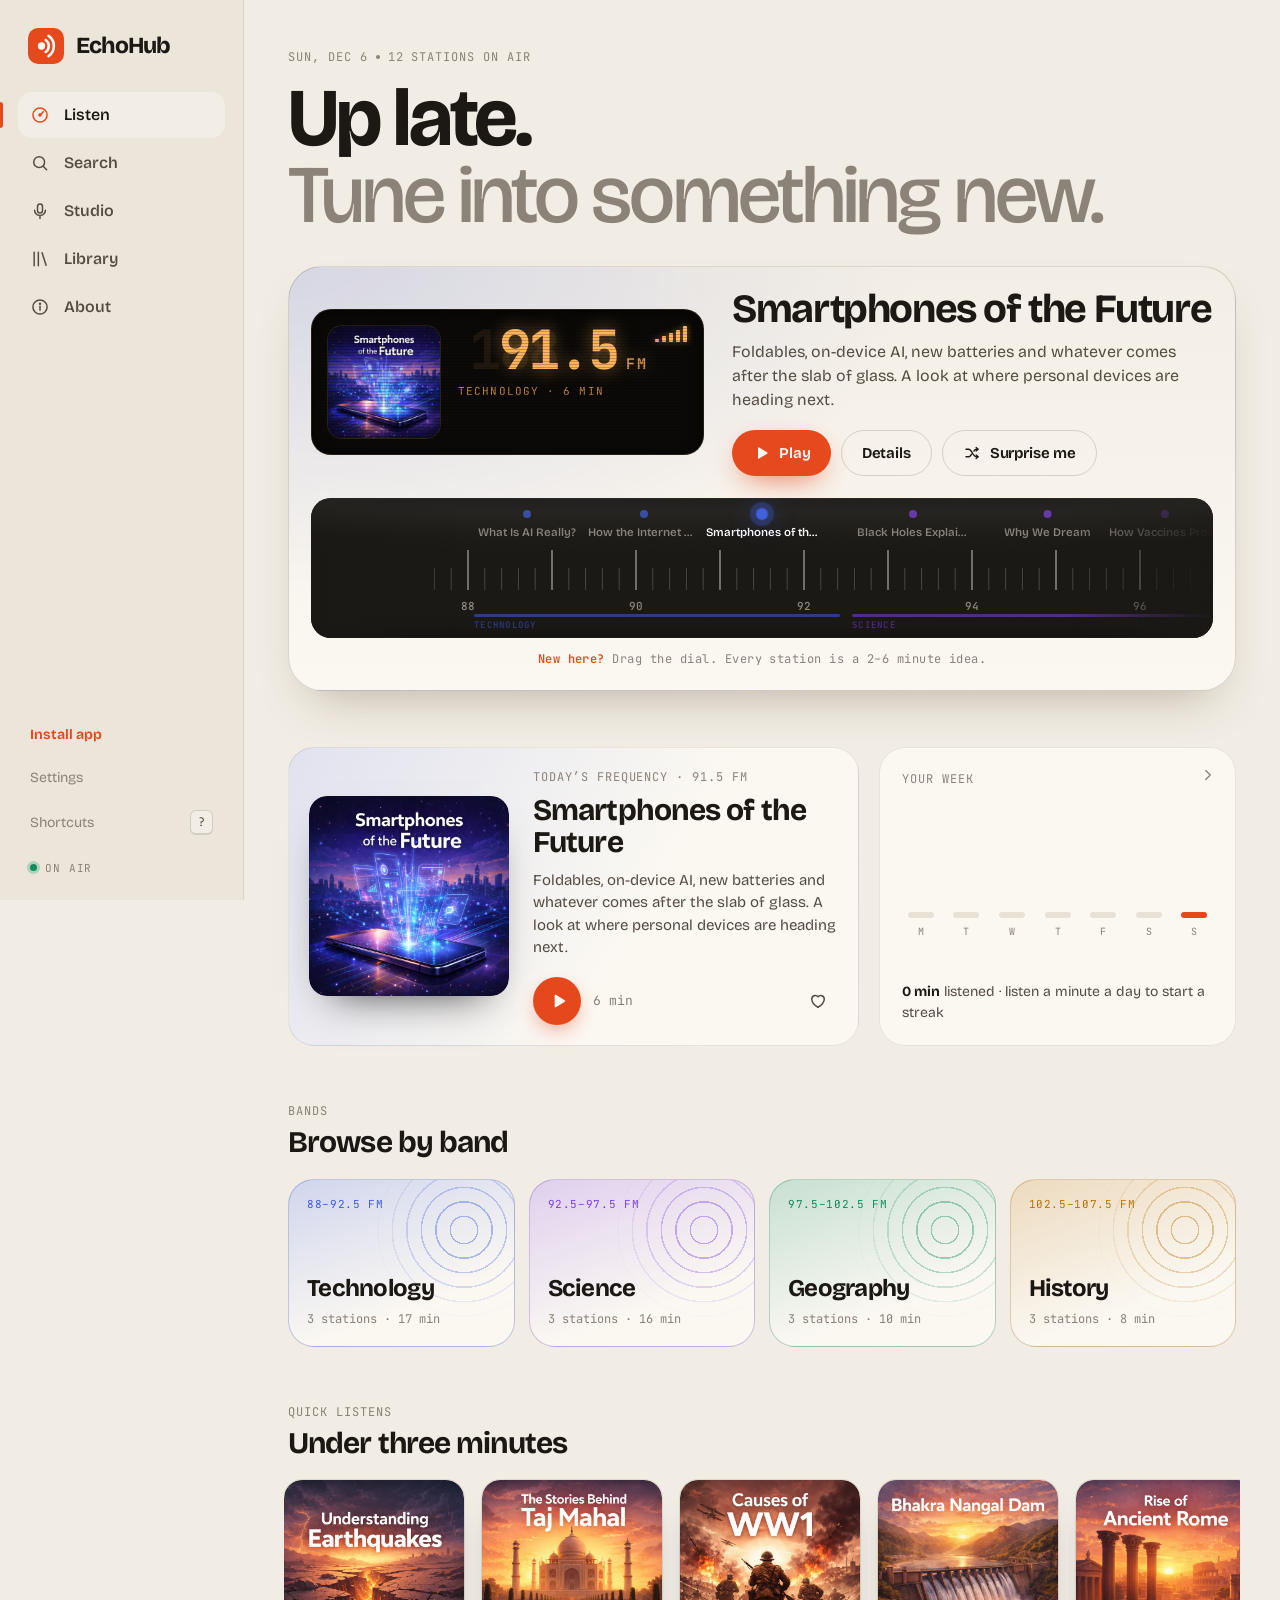
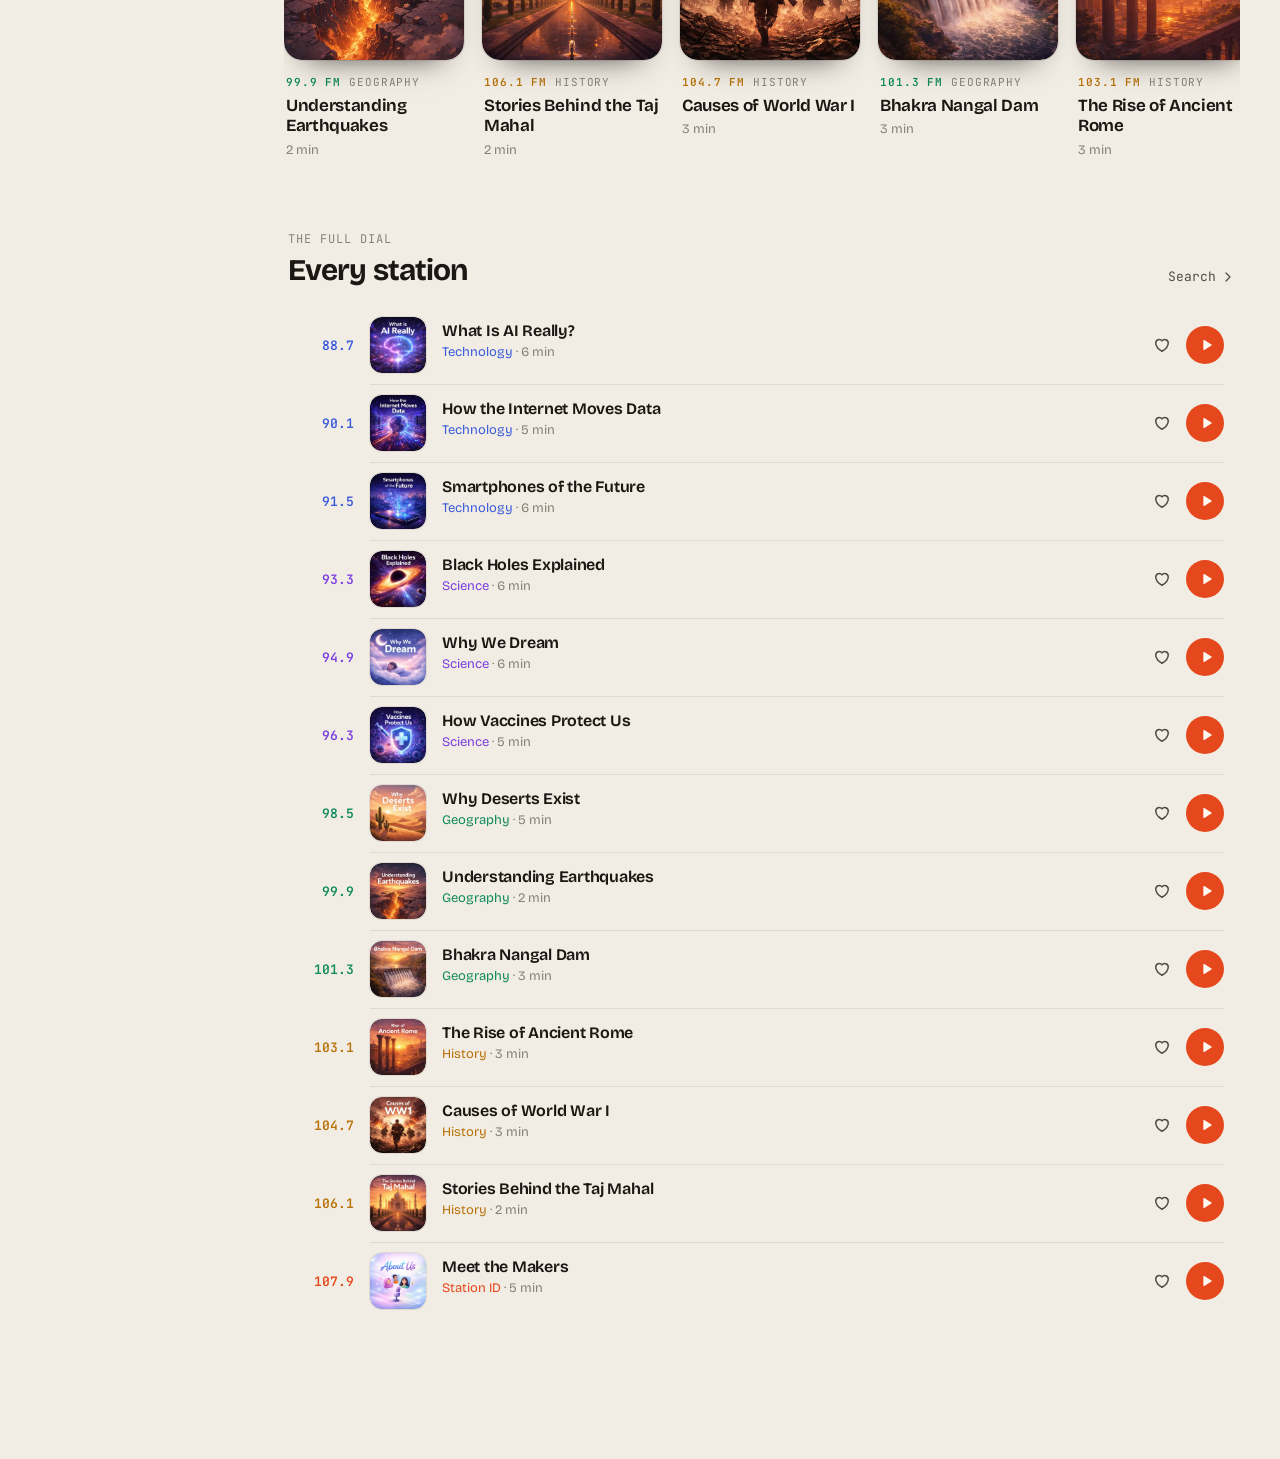
==== index.html @ e893fd1b "Rebuild EchoHub as an installable, offline-ready listening app Replace the original school-project s" ====
<!doctype html>
<html lang="en">
<head>
  <meta charset="utf-8" />
  <meta name="viewport" content="width=device-width, initial-scale=1, viewport-fit=cover" />
  <title>EchoHub — Tune into ideas</title>
  <meta name="description" content="EchoHub is a radio for curious minds: drag the dial to tune into short audio explainers on technology, science, geography and history. Works offline." />
  <meta name="theme-color" content="#0d0c10" media="(prefers-color-scheme: dark)" />
  <meta name="theme-color" content="#f2ede4" media="(prefers-color-scheme: light)" />
  <meta name="color-scheme" content="dark light" />

  <link rel="manifest" href="manifest.webmanifest" />
  <link rel="icon" href="assets/icons/favicon.svg" type="image/svg+xml" />
  <link rel="icon" href="assets/icons/icon-192.png" sizes="192x192" type="image/png" />
  <link rel="apple-touch-icon" href="assets/icons/apple-touch-icon.png" />
  <meta name="apple-mobile-web-app-capable" content="yes" />
  <meta name="mobile-web-app-capable" content="yes" />
  <meta name="apple-mobile-web-app-status-bar-style" content="black-translucent" />
  <meta name="apple-mobile-web-app-title" content="EchoHub" />

  <meta property="og:type" content="website" />
  <meta property="og:title" content="EchoHub — Tune into ideas" />
  <meta property="og:description" content="A radio for curious minds. Short audio explainers you tune into with a dial. Free, offline-ready, no account." />
  <meta property="og:image" content="https://nikhildoesntcommit.github.io/EchoHub/assets/img/og-image.png" />
  <meta property="og:url" content="https://nikhildoesntcommit.github.io/EchoHub/" />
  <meta name="twitter:card" content="summary_large_image" />

  <link rel="preconnect" href="https://fonts.googleapis.com" />
  <link rel="preconnect" href="https://fonts.gstatic.com" crossorigin />
  <link rel="stylesheet" href="https://fonts.googleapis.com/css2?family=Bricolage+Grotesque:opsz,wght@12..96,400..800&family=JetBrains+Mono:wght@400;500;700&display=swap" />
  <link rel="stylesheet" href="assets/css/app.css" />

  <script>
    // Apply the saved theme before first paint to avoid a flash.
    try {
      var s = JSON.parse(localStorage.getItem('echohub:v2') || '{}').settings || {};
      if (s.theme === 'light' || s.theme === 'dark') document.documentElement.dataset.theme = s.theme;
    } catch (e) {}
  </script>
</head>
<body>
  <a class="skip" href="#main">Skip to content</a>

  <div class="shell">
    <aside class="rail" aria-label="Primary">
      <a class="brand" href="#/" aria-label="EchoHub home">
        <svg class="brand__mark" viewBox="0 0 64 64" aria-hidden="true"><rect width="64" height="64" rx="18" fill="var(--signal)"/><circle cx="24" cy="32" r="6.5" fill="var(--signal-ink)"/><path d="M31.46 21.35A13 13 0 0 1 31.46 42.65M36.62 13.98A22 22 0 0 1 36.62 50.02" fill="none" stroke="var(--signal-ink)" stroke-width="4.6" stroke-linecap="round"/></svg>
        <span class="brand__word">EchoHub</span>
      </a>
      <nav class="rail__nav" data-nav>
        <a href="#/" data-route="listen"><svg class="ico" width="20" height="20" viewBox="0 0 24 24" fill="none" stroke="currentColor" stroke-width="1.8" stroke-linecap="round" aria-hidden="true"><circle cx="12" cy="12" r="8.5"/><path d="M12 12 16 8"/><circle cx="12" cy="12" r="1.3" fill="currentColor"/></svg><span>Listen</span></a>
        <a href="#/search" data-route="search"><svg class="ico" width="20" height="20" viewBox="0 0 24 24" fill="none" stroke="currentColor" stroke-width="1.8" stroke-linecap="round" aria-hidden="true"><circle cx="11" cy="11" r="6.5"/><path d="m20 20-4.2-4.2"/></svg><span>Search</span></a>
        <a href="#/studio" data-route="studio"><svg class="ico" width="20" height="20" viewBox="0 0 24 24" fill="none" stroke="currentColor" stroke-width="1.8" stroke-linecap="round" aria-hidden="true"><rect x="9" y="3.5" width="6" height="11" rx="3"/><path d="M5.5 11a6.5 6.5 0 0 0 13 0M12 17.5V21"/></svg><span>Studio</span></a>
        <a href="#/library" data-route="library"><svg class="ico" width="20" height="20" viewBox="0 0 24 24" fill="none" stroke="currentColor" stroke-width="1.8" stroke-linecap="round" aria-hidden="true"><path d="M5 4v16M10 4v16"/><path d="m14.5 4.6 4.8 15"/></svg><span>Library</span></a>
        <a href="#/about" data-route="about"><svg class="ico" width="20" height="20" viewBox="0 0 24 24" fill="none" stroke="currentColor" stroke-width="1.8" stroke-linecap="round" aria-hidden="true"><circle cx="12" cy="12" r="8.5"/><path d="M12 11v5"/><circle cx="12" cy="8" r=".6" fill="currentColor"/></svg><span>About</span></a>
      </nav>
      <div class="rail__foot">
        <button type="button" class="rail__btn" data-action="install" hidden>Install app</button>
        <a class="rail__btn rail__btn--mobile" href="#/about">About</a>
        <button type="button" class="rail__btn" data-action="settings">Settings</button>
        <button type="button" class="rail__btn" data-action="shortcuts">Shortcuts <kbd>?</kbd></button>
        <p class="rail__status mono" id="netStatus"><i></i><span>On air</span></p>
      </div>
    </aside>

    <main id="main" class="view" tabindex="-1"></main>
  </div>

  <!-- The deck: persistent mini player -->
  <section class="deck" id="deck" aria-label="Player" hidden>
    <div class="deck__progress" aria-hidden="true"><span id="deckBar"></span></div>
    <button type="button" class="deck__open" data-action="open-np" aria-label="Open now playing">
      <span class="deck__cover" id="deckCover"></span>
      <span class="deck__text">
        <span class="deck__title" id="deckTitle">Nothing tuned</span>
        <span class="deck__meta mono" id="deckMeta"></span>
      </span>
    </button>
    <div class="deck__ctrls">
      <button type="button" class="ibtn deck__wide" data-action="skip-back" aria-label="Skip back"></button>
      <button type="button" class="pbtn" id="deckPlay" data-action="toggle" aria-label="Play"></button>
      <button type="button" class="ibtn" data-action="skip-fwd" aria-label="Skip forward"></button>
      <button type="button" class="ibtn deck__wide mono deck__rate" data-action="rate" aria-label="Playback speed">1×</button>
      <button type="button" class="ibtn deck__wide" data-action="queue" aria-label="Up next"></button>
    </div>
  </section>

  <nav class="tabbar" aria-label="Primary" data-nav>
    <a href="#/" data-route="listen"><svg class="ico" width="22" height="22" viewBox="0 0 24 24" fill="none" stroke="currentColor" stroke-width="1.8" stroke-linecap="round" aria-hidden="true"><circle cx="12" cy="12" r="8.5"/><path d="M12 12 16 8"/><circle cx="12" cy="12" r="1.3" fill="currentColor"/></svg><span>Listen</span></a>
    <a href="#/search" data-route="search"><svg class="ico" width="22" height="22" viewBox="0 0 24 24" fill="none" stroke="currentColor" stroke-width="1.8" stroke-linecap="round" aria-hidden="true"><circle cx="11" cy="11" r="6.5"/><path d="m20 20-4.2-4.2"/></svg><span>Search</span></a>
    <a href="#/studio" data-route="studio"><svg class="ico" width="22" height="22" viewBox="0 0 24 24" fill="none" stroke="currentColor" stroke-width="1.8" stroke-linecap="round" aria-hidden="true"><rect x="9" y="3.5" width="6" height="11" rx="3"/><path d="M5.5 11a6.5 6.5 0 0 0 13 0M12 17.5V21"/></svg><span>Studio</span></a>
    <a href="#/library" data-route="library"><svg class="ico" width="22" height="22" viewBox="0 0 24 24" fill="none" stroke="currentColor" stroke-width="1.8" stroke-linecap="round" aria-hidden="true"><path d="M5 4v16M10 4v16"/><path d="m14.5 4.6 4.8 15"/></svg><span>Library</span></a>
  </nav>

  <!-- Now playing -->
  <section class="np" id="np" role="dialog" aria-modal="true" aria-label="Now playing" hidden>
    <div class="np__bg" id="npBg"></div>
    <header class="np__top">
      <button type="button" class="ibtn" data-action="close-np" aria-label="Close now playing"></button>
      <p class="np__kicker mono" id="npKicker">Now tuned</p>
      <button type="button" class="ibtn" data-action="np-details" aria-label="Episode details"></button>
    </header>
    <div class="np__stage">
      <canvas class="np__viz" id="npViz" aria-hidden="true"></canvas>
      <div class="np__ring" id="npRing" role="slider" tabindex="0" aria-label="Seek" aria-valuemin="0">
        <svg viewBox="0 0 200 200" aria-hidden="true">
          <circle class="np__ring-track" cx="100" cy="100" r="96"/>
          <circle class="np__ring-fill" id="npRingFill" cx="100" cy="100" r="96" pathLength="1000"/>
        </svg>
        <span class="np__knob" id="npKnob"></span>
      </div>
      <div class="np__cover" id="npCover"></div>
    </div>
    <div class="np__info">
      <div class="np__titles">
        <h2 class="np__title" id="npTitle">—</h2>
        <p class="np__meta mono" id="npMeta"></p>
      </div>
      <button type="button" class="ibtn keep" id="npKeep" data-keep="" aria-pressed="false" aria-label="Keep"></button>
    </div>
    <div class="np__times mono"><span id="npCur">0:00</span><span id="npLeft">-0:00</span></div>
    <div class="np__ctrls">
      <button type="button" class="ibtn mono np__rate" data-action="rate" aria-label="Playback speed">1×</button>
      <button type="button" class="ibtn ibtn--lg" data-action="prev" aria-label="Previous"></button>
      <button type="button" class="ibtn ibtn--lg skipbtn" data-action="skip-back" aria-label="Skip back"></button>
      <button type="button" class="pbtn pbtn--xl" id="npPlay" data-action="toggle" aria-label="Play"></button>
      <button type="button" class="ibtn ibtn--lg skipbtn" data-action="skip-fwd" aria-label="Skip forward"></button>
      <button type="button" class="ibtn ibtn--lg" data-action="next" aria-label="Next"></button>
      <button type="button" class="ibtn np__timer" data-action="sleep" aria-label="Sleep timer"></button>
    </div>
    <button type="button" class="np__next" data-action="queue" id="npNext"></button>
  </section>

  <dialog class="sheet" id="sheet" aria-labelledby="sheetTitle">
    <div class="sheet__inner">
      <header class="sheet__head">
        <h2 id="sheetTitle">—</h2>
        <button type="button" class="ibtn" data-action="close-sheet" aria-label="Close"></button>
      </header>
      <div class="sheet__body" id="sheetBody"></div>
    </div>
  </dialog>

  <div id="toast" class="toast" role="status" aria-live="polite"></div>
  <audio id="audio" preload="metadata"></audio>

  <noscript>
    <div class="noscript">EchoHub needs JavaScript to tune the dial. Please enable it and reload.</div>
  </noscript>

  <script type="module" src="assets/js/main.js"></script>
</body>
</html>
---- assets/css/app.css ----
/* ==========================================================================
   EchoHub · "Frequency" design language
   Night-studio darks, amber LCD readouts, hairline FM dial, band colours as
   frequency stripes, and echo rings as the recurring motif.
   ========================================================================== */

:root {
  --font: "Bricolage Grotesque", ui-sans-serif, system-ui, -apple-system, "Segoe UI", Roboto, sans-serif;
  --mono: "JetBrains Mono", ui-monospace, "SF Mono", Menlo, Consolas, monospace;

  /* Night studio (default) */
  --bg: #0d0c10;
  --bg-2: #121116;
  --surface: #18171d;
  --surface-2: #211f27;
  --surface-3: #2a2831;
  --line: rgba(255, 244, 230, 0.07);
  --line-2: rgba(255, 244, 230, 0.13);
  --ink: #f4efe7;
  --ink-2: #bdb6ac;
  --ink-3: #807a72;
  --signal: #ff6b3d;
  --signal-2: #ff8a5f;
  --signal-ink: #1c0c05;
  --lcd-bg: #0a0907;
  --lcd: #ffb35c;
  --lcd-dim: rgba(255, 179, 92, 0.09);
  --dial-bg: #0b0a0d;
  --tape: #d98cb3;
  --band-tech: #7d95ff;
  --band-sci: #b98bff;
  --band-geo: #3fd19a;
  --band-hist: #ffbb52;
  --danger: #ff6464;
  --shadow: 0 24px 60px -20px rgba(0, 0, 0, 0.6);
  --grain-opacity: 0.06;

  --r-xs: 8px;
  --r-sm: 12px;
  --r-md: 18px;
  --r-lg: 26px;
  --r-xl: 34px;
  --rail-w: 244px;
  --tab-h: 64px;
  --deck-h: 76px;
  --gutter: clamp(16px, 4vw, 44px);
  --ease: cubic-bezier(0.2, 0.8, 0.2, 1);
  --c: var(--signal);
  color-scheme: dark;
}

:root[data-theme="light"] {
  --bg: #f2ede4;
  --bg-2: #ebe5da;
  --surface: #fbf8f2;
  --surface-2: #f3eee5;
  --surface-3: #e8e1d5;
  --line: rgba(40, 28, 12, 0.09);
  --line-2: rgba(40, 28, 12, 0.16);
  --ink: #1b1713;
  --ink-2: #534b42;
  --ink-3: #8a8177;
  --signal: #e5481c;
  --signal-2: #f0643a;
  --signal-ink: #fff7f2;
  --dial-bg: #1a1815;
  --tape: #b3547f;
  --band-tech: #3b5bdb;
  --band-sci: #7b3fe0;
  --band-geo: #0f8a5c;
  --band-hist: #b8720a;
  --danger: #c8322f;
  --shadow: 0 24px 50px -24px rgba(60, 40, 10, 0.35);
  --grain-opacity: 0.045;
  color-scheme: light;
}

@media (prefers-color-scheme: light) {
  :root:not([data-theme="dark"]) {
    --bg: #f2ede4;
    --bg-2: #ebe5da;
    --surface: #fbf8f2;
    --surface-2: #f3eee5;
    --surface-3: #e8e1d5;
    --line: rgba(40, 28, 12, 0.09);
    --line-2: rgba(40, 28, 12, 0.16);
    --ink: #1b1713;
    --ink-2: #534b42;
    --ink-3: #8a8177;
    --signal: #e5481c;
    --signal-2: #f0643a;
    --signal-ink: #fff7f2;
    --dial-bg: #1a1815;
    --tape: #b3547f;
    --band-tech: #3b5bdb;
    --band-sci: #7b3fe0;
    --band-geo: #0f8a5c;
    --band-hist: #b8720a;
    --danger: #c8322f;
    --shadow: 0 24px 50px -24px rgba(60, 40, 10, 0.35);
    --grain-opacity: 0.045;
    color-scheme: light;
  }
}

/* ---------- Base ---------- */
*, *::before, *::after { box-sizing: border-box; }
html { -webkit-text-size-adjust: 100%; text-size-adjust: 100%; scroll-padding-top: 24px; }
body {
  margin: 0;
  min-height: 100dvh;
  font-family: var(--font);
  font-size: 16px;
  line-height: 1.5;
  font-optical-sizing: auto;
  color: var(--ink);
  background: var(--bg);
  -webkit-font-smoothing: antialiased;
  -moz-osx-font-smoothing: grayscale;
  overflow-x: hidden;
}
/* Film grain */
body::after {
  content: "";
  position: fixed;
  inset: 0;
  z-index: 100;
  pointer-events: none;
  opacity: var(--grain-opacity);
  background-image: url("data:image/svg+xml;utf8,<svg xmlns='http://www.w3.org/2000/svg' width='180' height='180'><filter id='n'><feTurbulence type='fractalNoise' baseFrequency='.9' numOctaves='2' stitchTiles='stitch'/><feColorMatrix values='0 0 0 0 .5 0 0 0 0 .5 0 0 0 0 .5 0 0 0 1 0'/></filter><rect width='100%' height='100%' filter='url(%23n)'/></svg>");
  mix-blend-mode: overlay;
}
body.np-open { overflow: hidden; }

img { display: block; max-width: 100%; }
a { color: inherit; text-decoration: none; }
button, input, select, textarea { font: inherit; color: inherit; }
button { cursor: pointer; background: none; border: 0; padding: 0; }
button:disabled { cursor: default; opacity: 0.4; }
h1, h2, h3, p { margin: 0; }
ul, ol { margin: 0; padding: 0; list-style: none; }
kbd {
  font-family: var(--mono);
  font-size: 12px;
  padding: 2px 7px;
  border-radius: 6px;
  border: 1px solid var(--line-2);
  border-bottom-width: 2px;
  background: var(--surface-2);
  color: var(--ink-2);
}
:focus-visible { outline: 2px solid var(--signal); outline-offset: 3px; border-radius: 6px; }
::selection { background: var(--signal); color: var(--signal-ink); }

.mono { font-family: var(--mono); font-feature-settings: "zero" 1; letter-spacing: 0; }
.muted { color: var(--ink-3); }
.center { text-align: center; }
.sr { position: absolute; width: 1px; height: 1px; overflow: hidden; clip: rect(0 0 0 0); white-space: nowrap; }
.spacer { flex: 1; }
.ico { flex: none; display: block; }
.skip {
  position: fixed; left: 12px; top: -60px; z-index: 200;
  background: var(--signal); color: var(--signal-ink);
  padding: 10px 16px; border-radius: 999px; font-weight: 700;
  transition: top 0.2s;
}
.skip:focus { top: 12px; }
.noscript { position: fixed; inset: auto 16px 16px; padding: 16px; border-radius: 16px; background: var(--surface); border: 1px solid var(--line-2); }

.kicker {
  font-size: 12px;
  text-transform: uppercase;
  letter-spacing: 0.08em;
  color: var(--ink-3);
  display: flex;
  align-items: center;
  gap: 8px;
  flex-wrap: wrap;
}
.kicker .dot { width: 4px; height: 4px; border-radius: 50%; background: currentColor; display: inline-block; }
.display {
  font-size: clamp(40px, 6.4vw, 84px);
  font-weight: 700;
  line-height: 0.94;
  letter-spacing: -0.035em;
  font-variation-settings: "opsz" 96;
  margin-top: 14px;
  text-wrap: balance;
}
.display__soft { color: var(--ink-3); font-weight: 500; }
.lede { font-size: clamp(18px, 2vw, 22px); line-height: 1.45; color: var(--ink-2); max-width: 46ch; margin-top: 22px; text-wrap: pretty; }
.link {
  color: var(--ink-2);
  display: inline-flex;
  align-items: center;
  gap: 4px;
  font-size: 13px;
  border-bottom: 1px solid transparent;
}
.link:hover { color: var(--ink); border-color: currentColor; }

/* ---------- Shell ---------- */
.shell {
  display: grid;
  grid-template-columns: var(--rail-w) minmax(0, 1fr);
  min-height: 100dvh;
}
.view {
  padding: 40px var(--gutter) calc(var(--deck-h) + 64px);
  max-width: 1240px;
  width: 100%;
  outline: none;
  animation: view-in 0.45s var(--ease);
}
@keyframes view-in { from { opacity: 0; transform: translateY(8px); } }

.rail {
  position: sticky;
  top: 0;
  height: 100dvh;
  display: flex;
  flex-direction: column;
  padding: 28px 18px 24px;
  border-right: 1px solid var(--line);
  background: var(--bg-2);
}
.brand { display: flex; align-items: center; gap: 12px; padding: 0 10px 28px; }
.brand__mark { width: 36px; height: 36px; flex: none; }
.brand__word { font-size: 23px; font-weight: 750; letter-spacing: -0.035em; }
.rail__nav { display: grid; gap: 2px; }
.rail__nav a {
  display: flex; align-items: center; gap: 14px;
  padding: 11px 12px;
  border-radius: 14px;
  color: var(--ink-2);
  font-weight: 560;
  position: relative;
  transition: background 0.2s, color 0.2s;
}
.rail__nav a:hover { background: var(--surface); color: var(--ink); }
.rail__nav a.is-on { color: var(--ink); background: var(--surface-2); }
.rail__nav a.is-on::before {
  content: ""; position: absolute; left: -18px; top: 10px; bottom: 10px; width: 3px;
  border-radius: 0 3px 3px 0; background: var(--signal);
}
.rail__nav a.is-on .ico { color: var(--signal); }
.rail__foot { margin-top: auto; display: grid; gap: 4px; }
.rail__btn {
  text-align: left; padding: 9px 12px; border-radius: 12px; color: var(--ink-3); font-size: 14px;
  display: flex; justify-content: space-between; align-items: center;
}
.rail__btn:hover { color: var(--ink); background: var(--surface); }
.rail__btn[data-action="install"] { color: var(--signal); font-weight: 650; }
.rail__btn--mobile { display: none; }
.rail__status { display: flex; align-items: center; gap: 8px; font-size: 11px; color: var(--ink-3); padding: 12px 12px 0; text-transform: uppercase; letter-spacing: 0.08em; }
.rail__status i { width: 7px; height: 7px; border-radius: 50%; background: var(--band-geo); box-shadow: 0 0 0 3px color-mix(in srgb, var(--band-geo) 25%, transparent); }
.is-offline .rail__status i { background: var(--ink-3); box-shadow: none; }

.tabbar { display: none; }

/* ---------- Buttons ---------- */
.btn {
  display: inline-flex; align-items: center; justify-content: center; gap: 9px;
  height: 46px; padding: 0 20px; border-radius: 999px;
  font-weight: 650; font-size: 15px; letter-spacing: -0.01em;
  white-space: nowrap;
  transition: transform 0.15s var(--ease), background 0.2s, border-color 0.2s, color 0.2s;
}
.btn:active { transform: scale(0.97); }
.btn--signal { background: var(--signal); color: var(--signal-ink); box-shadow: 0 10px 30px -12px var(--signal); }
.btn--signal:hover { background: var(--signal-2); }
.btn--ghost { border: 1px solid var(--line-2); color: var(--ink); }
.btn--ghost:hover { background: var(--surface-2); }
.btn--danger { border: 1px solid color-mix(in srgb, var(--danger) 50%, transparent); color: var(--danger); }
.btn--sm { height: 36px; padding: 0 14px; font-size: 14px; }
.btn--lg { height: 54px; padding: 0 26px; font-size: 16px; }
.btn .i-pause, .pbtn .i-pause { display: none; }
.btn.is-playing .i-pause, .pbtn.is-playing .i-pause { display: block; }
.btn.is-playing .i-play, .pbtn.is-playing .i-play { display: none; }

.ibtn {
  width: 40px; height: 40px; flex: none;
  display: inline-grid; place-items: center;
  border-radius: 50%;
  color: var(--ink-2);
  position: relative;
  transition: background 0.2s, color 0.2s, transform 0.15s;
}
.ibtn:hover { background: var(--surface-2); color: var(--ink); }
.ibtn:active { transform: scale(0.92); }
.ibtn--box { width: 48px; height: 48px; border-radius: 16px; border: 1px solid var(--line-2); }
.ibtn--lg { width: 52px; height: 52px; }
.ibtn.is-on { color: var(--signal); }

.keep .i-on { display: none; }
.keep[aria-pressed="true"] { color: var(--signal); }
.keep[aria-pressed="true"] .i-on { display: block; animation: pop 0.35s var(--ease); }
.keep[aria-pressed="true"] .i-off { display: none; }
@keyframes pop { 40% { transform: scale(1.3); } }

.dl .i-saved, .dl .dl__ring { display: none; }
.dl[data-state="saved"] { color: var(--band-geo); }
.dl[data-state="saved"] .i-saved { display: block; }
.dl[data-state="saved"] .i-idle { display: none; }
.dl[data-state="loading"] .dl__ring { display: block; }
.dl[data-state="loading"] .i-idle { opacity: 0.4; }
.dl__ring { position: absolute; inset: 4px; width: calc(100% - 8px); height: calc(100% - 8px); transform: rotate(-90deg); }
.dl__ring circle { fill: none; stroke: var(--signal); stroke-width: 2.5; stroke-dasharray: 94.25; stroke-dashoffset: calc(94.25 - 94.25 * var(--dl, 0)); stroke-linecap: round; transition: stroke-dashoffset 0.2s; }

/* The play button + echo rings */
.pbtn {
  --s: 48px;
  width: var(--s); height: var(--s); flex: none;
  display: inline-grid; place-items: center;
  border-radius: 50%;
  background: var(--signal);
  color: var(--signal-ink);
  position: relative;
  transition: transform 0.18s var(--ease), background 0.2s;
  box-shadow: 0 8px 24px -10px var(--signal);
}
.pbtn:hover { background: var(--signal-2); transform: scale(1.05); }
.pbtn:active { transform: scale(0.94); }
.pbtn .i-play { transform: translateX(1px); }
.pbtn::before, .pbtn::after {
  content: ""; position: absolute; inset: 0; border-radius: 50%;
  border: 1.5px solid var(--signal); opacity: 0; pointer-events: none;
}
.pbtn.is-playing::before { animation: echo 2.2s var(--ease) infinite; }
.pbtn.is-playing::after { animation: echo 2.2s var(--ease) 1.1s infinite; }
@keyframes echo { 0% { transform: scale(1); opacity: 0.7; } 100% { transform: scale(1.9); opacity: 0; } }
.pbtn--sm { --s: 38px; box-shadow: none; }
.pbtn--card { --s: 46px; }
.pbtn--xl { --s: 78px; }

/* ---------- Covers ---------- */
.cover {
  width: 100%; height: auto; aspect-ratio: 1; object-fit: cover;
  border-radius: inherit;
  background: var(--surface-2);
}
.cover--tape {
  display: grid; place-items: center; position: relative; overflow: hidden;
  background:
    radial-gradient(circle at 30% 25%, color-mix(in srgb, var(--tape) 55%, transparent), transparent 55%),
    linear-gradient(145deg, color-mix(in srgb, var(--c) 55%, #1a1410), #16131a);
  color: #fff7f0;
}
.cover--tape b { font-size: clamp(14px, 28cqw, 56px); font-weight: 750; letter-spacing: -0.04em; z-index: 1; }
.cover--tape small { position: absolute; bottom: 9%; font-size: clamp(7px, 6cqw, 11px); letter-spacing: 0.2em; opacity: 0.7; }
.cover__reel {
  position: absolute; inset: 14%; border-radius: 50%;
  background: repeating-radial-gradient(circle, rgba(255, 255, 255, 0.1) 0 1px, transparent 1px 7px);
}

/* ---------- Sections ---------- */
.sec { margin-top: 56px; }
.sec__head { display: flex; align-items: flex-end; justify-content: space-between; gap: 16px; margin-bottom: 20px; }
.sec__title { font-size: clamp(22px, 2.6vw, 30px); font-weight: 700; letter-spacing: -0.03em; margin-top: 6px; line-height: 1.1; }
.sec--split { display: grid; grid-template-columns: minmax(0, 1.6fr) minmax(0, 1fr); gap: 20px; }

/* ---------- Hello ---------- */
.hello { padding: 8px 0 32px; }

/* ---------- The radio (signature) ---------- */
.radio {
  --sig: 1;
  position: relative;
  border-radius: var(--r-xl);
  padding: 22px;
  background:
    radial-gradient(120% 140% at 0% 0%, color-mix(in srgb, var(--c) 16%, transparent), transparent 55%),
    linear-gradient(180deg, var(--surface-2), var(--surface));
  border: 1px solid var(--line-2);
  box-shadow: var(--shadow), inset 0 1px 0 rgba(255, 255, 255, 0.05);
  transition: background 0.6s;
}
.radio__face { display: grid; grid-template-columns: minmax(280px, 0.9fr) minmax(0, 1.1fr); gap: 28px; align-items: center; }
.lcd {
  display: grid;
  grid-template-columns: 112px 1fr;
  grid-template-rows: auto 1fr;
  gap: 4px 18px;
  padding: 16px;
  border-radius: 20px;
  background: var(--lcd-bg);
  border: 1px solid rgba(255, 179, 92, 0.12);
  box-shadow: inset 0 2px 18px rgba(0, 0, 0, 0.7), inset 0 0 0 1px rgba(0, 0, 0, 0.6);
  color: var(--lcd);
  position: relative;
  overflow: hidden;
}
.lcd::after {
  content: ""; position: absolute; inset: 0; pointer-events: none;
  background: repeating-linear-gradient(180deg, rgba(0, 0, 0, 0.22) 0 1px, transparent 1px 3px);
  mix-blend-mode: multiply;
}
.lcd__art {
  grid-row: 1 / 3; width: 112px; height: 112px; border-radius: 14px; overflow: hidden;
  box-shadow: 0 0 0 1px rgba(255, 179, 92, 0.15);
  transition: filter 0.3s, opacity 0.3s;
  container-type: inline-size;
}
.lcd__read { align-self: end; }
.lcd__freq {
  font-size: 54px; font-weight: 700; line-height: 0.9; letter-spacing: -0.04em;
  text-shadow: 0 0 18px rgba(255, 179, 92, 0.55);
  display: flex; align-items: baseline; gap: 8px;
  position: relative; isolation: isolate;
}
.lcd__freq span { position: relative; min-width: 5ch; text-align: right; display: inline-block; }
.lcd__freq span::before { content: "188.8"; position: absolute; right: 0; top: 0; color: var(--lcd-dim); text-shadow: none; z-index: -1; }
.lcd__freq small { font-size: 15px; letter-spacing: 0.1em; opacity: 0.8; }
.lcd__band { font-size: 11px; letter-spacing: 0.1em; text-transform: uppercase; opacity: 0.75; margin-top: 8px; align-self: start; }
.lcd__signal { position: absolute; right: 16px; top: 16px; display: flex; gap: 3px; align-items: flex-end; height: 16px; }
.lcd__signal i { width: 4px; background: var(--lcd); border-radius: 1px; opacity: 0.15; box-shadow: 0 0 6px rgba(255, 179, 92, 0.6); }
.lcd__signal i:nth-child(1) { height: 20%; opacity: clamp(0.15, calc(var(--sig) * 5), 1); }
.lcd__signal i:nth-child(2) { height: 40%; opacity: clamp(0.15, calc(var(--sig) * 5 - 1), 1); }
.lcd__signal i:nth-child(3) { height: 60%; opacity: clamp(0.15, calc(var(--sig) * 5 - 2), 1); }
.lcd__signal i:nth-child(4) { height: 80%; opacity: clamp(0.15, calc(var(--sig) * 5 - 3), 1); }
.lcd__signal i:nth-child(5) { height: 100%; opacity: clamp(0.15, calc(var(--sig) * 5 - 4), 1); }
.radio.is-static .lcd__art { filter: grayscale(1) contrast(0.7) brightness(0.6); }
.radio.is-static .radio__now { opacity: 0.45; }
.radio__now { transition: opacity 0.25s; min-width: 0; }
.radio__title { font-size: clamp(26px, 3.2vw, 40px); line-height: 1.02; letter-spacing: -0.035em; font-weight: 720; text-wrap: balance; }
.radio__desc { color: var(--ink-2); margin-top: 10px; max-width: 52ch; display: -webkit-box; -webkit-line-clamp: 3; -webkit-box-orient: vertical; overflow: hidden; min-height: 4.5em; }
.radio__actions { display: flex; flex-wrap: wrap; gap: 10px; margin-top: 18px; }
.radio__dial { margin-top: 22px; }
.radio__hint { text-align: center; font-size: 12px; color: var(--ink-3); margin-top: 12px; letter-spacing: 0.04em; }
.radio__hint b { color: var(--signal); font-weight: 600; }

/* Tuner */
.tuner {
  position: relative; height: 140px; overflow: hidden;
  border-radius: 20px;
  background:
    linear-gradient(180deg, rgba(255, 255, 255, 0.03), transparent 40%),
    var(--dial-bg);
  box-shadow: inset 0 2px 20px rgba(0, 0, 0, 0.6), inset 0 0 0 1px rgba(255, 255, 255, 0.05);
  cursor: grab;
  touch-action: pan-y;
  user-select: none;
  -webkit-user-select: none;
  color: #efe7da;
}
.tuner:focus-visible { outline-offset: 4px; border-radius: 20px; }
.tuner.is-dragging { cursor: grabbing; }
.tuner__tape { position: absolute; top: 0; bottom: 0; left: 0; will-change: transform; }
.tuner__markers { position: absolute; left: 0; right: 0; top: 12px; height: 34px; }
.tuner__station {
  position: absolute; top: 0; transform: translateX(-50%);
  display: flex; flex-direction: column; align-items: center; gap: 6px;
  color: rgba(239, 231, 218, 0.5);
  font-size: 11.5px; font-weight: 560; white-space: nowrap;
  transition: color 0.2s;
}
.tuner__station i { width: 8px; height: 8px; border-radius: 50%; background: var(--c); opacity: 0.7; transition: transform 0.25s var(--ease), box-shadow 0.25s, opacity 0.2s; }
.tuner__station span { max-width: 112px; overflow: hidden; text-overflow: ellipsis; }
.tuner__station:hover { color: #efe7da; }
.tuner__station.is-tuned { color: #fff; }
.tuner__station.is-tuned i { transform: scale(1.5); opacity: 1; box-shadow: 0 0 0 4px color-mix(in srgb, var(--c) 30%, transparent), 0 0 18px var(--c); }
.tuner__ticks { position: absolute; top: 52px; left: 0; }
.tuner__ticks .tk { stroke: rgba(239, 231, 218, 0.22); stroke-width: 1; }
.tuner__ticks .tk--major { stroke: rgba(239, 231, 218, 0.55); stroke-width: 1.5; }
.tuner__ticks .tk-label { fill: rgba(239, 231, 218, 0.55); font: 500 11px var(--mono); text-anchor: middle; }
.tuner__bands { position: absolute; left: 0; right: 0; bottom: 10px; height: 14px; }
.tuner__band { position: absolute; top: 0; height: 3px; border-radius: 3px; background: var(--c); opacity: 0.55; }
.tuner__band span { position: absolute; top: 5px; left: 0; font: 600 9px var(--mono); letter-spacing: 0.14em; text-transform: uppercase; color: var(--c); opacity: 0.9; }
.tuner__needle {
  position: absolute; left: 50%; top: 0; bottom: 0; width: 2px; margin-left: -1px;
  background: var(--signal);
  box-shadow: 0 0 12px var(--signal), 0 0 2px var(--signal);
  pointer-events: none;
}
.tuner__needle span {
  position: absolute; top: -1px; left: 50%; width: 14px; height: 9px; margin-left: -7px;
  background: var(--signal); clip-path: polygon(0 0, 100% 0, 50% 100%);
}
.tuner__glass { position: absolute; inset: 0; pointer-events: none; z-index: 2; background: linear-gradient(180deg, rgba(255, 255, 255, 0.05), transparent 30%); }
.tuner__fade { position: absolute; top: 0; bottom: 0; width: 16%; pointer-events: none; z-index: 1; }
.tuner__fade--l { left: 0; background: linear-gradient(90deg, var(--dial-bg), transparent); }
.tuner__fade--r { right: 0; background: linear-gradient(-90deg, var(--dial-bg), transparent); }

/* ---------- Shelf + cards ---------- */
.shelf {
  display: grid; grid-auto-flow: column; grid-auto-columns: minmax(180px, 220px);
  gap: 18px; overflow-x: auto; scroll-snap-type: x mandatory;
  padding: 4px 4px 14px; margin: -4px -4px 0;
  scrollbar-width: thin; scrollbar-color: var(--line-2) transparent;
}
.card { position: relative; scroll-snap-align: start; min-width: 0; }
.card__art {
  display: block; border-radius: var(--r-md); overflow: hidden;
  box-shadow: 0 0 0 1px var(--line), 0 18px 30px -22px rgba(0, 0, 0, 0.8);
  transition: transform 0.35s var(--ease), box-shadow 0.35s;
  container-type: inline-size;
}
.card:hover .card__art { transform: translateY(-4px); box-shadow: 0 0 0 1px color-mix(in srgb, var(--c) 60%, transparent), 0 24px 40px -22px color-mix(in srgb, var(--c) 60%, transparent); }
.card__body { padding: 14px 2px 0; }
.card__freq { display: flex; gap: 8px; align-items: center; font-size: 11px; text-transform: uppercase; letter-spacing: 0.08em; color: var(--ink-3); }
.card__freq span:first-child { color: var(--c); font-weight: 600; }
.card__title { font-size: 17px; font-weight: 650; line-height: 1.2; letter-spacing: -0.02em; margin-top: 6px; display: -webkit-box; -webkit-line-clamp: 2; -webkit-box-orient: vertical; overflow: hidden; }
.card__title a:hover { text-decoration: underline; text-decoration-thickness: 1px; text-underline-offset: 3px; }
.card__meta { font-size: 13px; color: var(--ink-3); margin-top: 4px; }
.card__media { position: relative; }
.card__media .pbtn { position: absolute; right: 10px; bottom: 10px; opacity: 0; transform: translateY(6px); transition: opacity 0.25s, transform 0.25s var(--ease), background 0.2s; }
.card:hover .card__media .pbtn, .card__media .pbtn:focus-visible, .card__media .pbtn.is-current { opacity: 1; transform: none; }
@media (hover: none) { .card__media .pbtn { opacity: 1; transform: none; --s: 40px; } }

/* Progress */
.prog { display: block; height: 3px; border-radius: 3px; background: var(--line-2); margin-top: 10px; overflow: hidden; }
.prog i { display: block; height: 100%; width: 100%; background: var(--c); transform-origin: left; transform: scaleX(var(--p)); transition: transform 0.4s var(--ease); }
.prog.is-empty { visibility: hidden; height: 0; margin: 0; }

/* ---------- Rows ---------- */
.rows { display: grid; gap: 2px; }
.row {
  display: grid;
  grid-template-columns: 54px 56px minmax(0, 1fr) auto;
  align-items: center; gap: 16px;
  padding: 10px 12px; border-radius: var(--r-md);
  transition: background 0.2s;
  position: relative;
}
.row:hover { background: var(--surface); }
.row + .row::before { content: ""; position: absolute; top: -1px; left: 82px; right: 12px; height: 1px; background: var(--line); }
.row:hover::before, .row:hover + .row::before { opacity: 0; }
.row__freq { font-size: 13px; font-weight: 600; color: var(--c); text-align: right; }
.row__art { width: 56px; height: 56px; border-radius: 12px; overflow: hidden; container-type: inline-size; box-shadow: 0 0 0 1px var(--line); }
.row__title { font-weight: 640; font-size: 16px; letter-spacing: -0.015em; line-height: 1.25; }
.row__title a:hover { text-decoration: underline; text-underline-offset: 3px; text-decoration-thickness: 1px; }
.row__meta { font-size: 13px; color: var(--ink-3); margin-top: 2px; }
.row__band { color: var(--c); }
.row__desc { color: var(--ink-2); font-size: 14px; margin-top: 6px; max-width: 70ch; }
.row .prog { max-width: 260px; margin-top: 8px; }
.row__actions { display: flex; align-items: center; gap: 4px; }
.rows--roomy .row { padding: 16px 12px; }
.rows--roomy .row__art { width: 80px; height: 80px; }
.rows--roomy .row { grid-template-columns: 54px 80px minmax(0, 1fr) auto; }
.rows--roomy .row + .row::before { left: 82px; }

/* ---------- Daily + pulse ---------- */
.daily {
  display: grid; grid-template-columns: 200px minmax(0, 1fr); gap: 24px; align-items: center;
  padding: 20px; border-radius: var(--r-lg);
  background: linear-gradient(120deg, color-mix(in srgb, var(--c) 14%, var(--surface)), var(--surface) 60%);
  border: 1px solid var(--line);
}
.daily__art { border-radius: var(--r-md); overflow: hidden; container-type: inline-size; box-shadow: 0 20px 40px -24px rgba(0, 0, 0, 0.8); }
.daily__title { font-size: clamp(22px, 2.4vw, 30px); font-weight: 720; letter-spacing: -0.03em; line-height: 1.08; margin-top: 8px; }
.daily__desc { color: var(--ink-2); margin-top: 10px; font-size: 15px; }
.daily__actions { display: flex; align-items: center; gap: 12px; margin-top: 18px; }
.daily__len { font-size: 13px; color: var(--ink-3); flex: 1; }

.pulse {
  position: relative; display: flex; flex-direction: column; justify-content: space-between; gap: 18px;
  padding: 22px; border-radius: var(--r-lg);
  background: var(--surface); border: 1px solid var(--line);
  transition: border-color 0.2s;
}
.pulse:hover { border-color: var(--line-2); }
.pulse__bars, .stats__bars { display: grid; grid-template-columns: repeat(7, 1fr); gap: 8px; height: 110px; align-items: end; }
.pulse__bars span, .stats__bars span { display: flex; flex-direction: column; align-items: center; gap: 6px; height: 100%; justify-content: flex-end; }
.pulse__bars i, .stats__bars i {
  width: 100%; max-width: 26px; border-radius: 6px;
  height: max(6px, calc(var(--h) * 86px));
  background: var(--surface-3);
}
.pulse__bars span.is-today i, .stats__bars span.is-today i { background: var(--signal); box-shadow: 0 0 20px -4px var(--signal); }
.pulse__bars em, .stats__bars em { font-style: normal; font-size: 10px; color: var(--ink-3); }
.pulse__line { font-size: 14px; color: var(--ink-2); }
.pulse__line b { color: var(--ink); }
.pulse__go { position: absolute; top: 18px; right: 18px; color: var(--ink-3); }

/* ---------- Bands ---------- */
.bands { display: grid; grid-template-columns: repeat(4, minmax(0, 1fr)); gap: 14px; }
.bands--compact { grid-template-columns: repeat(3, minmax(0, 1fr)); }
.band {
  position: relative; overflow: hidden;
  display: flex; flex-direction: column; justify-content: flex-end; gap: 4px;
  min-height: 168px; padding: 18px;
  border-radius: var(--r-lg);
  background: linear-gradient(160deg, color-mix(in srgb, var(--c) 22%, var(--surface)), var(--surface) 70%);
  border: 1px solid color-mix(in srgb, var(--c) 22%, var(--line));
  transition: transform 0.3s var(--ease), border-color 0.3s;
  isolation: isolate;
}
.band:hover { transform: translateY(-3px); border-color: color-mix(in srgb, var(--c) 55%, transparent); }
.band__range { position: absolute; top: 16px; left: 18px; font-size: 11px; color: var(--c); letter-spacing: 0.06em; }
.band__name { font-size: 24px; font-weight: 720; letter-spacing: -0.03em; }
.band__count { font-size: 12px; color: var(--ink-3); }
.band__wave {
  position: absolute; right: -40px; top: -40px; width: 180px; height: 180px; z-index: -1;
  background: repeating-radial-gradient(circle, transparent 0 13px, color-mix(in srgb, var(--c) 40%, transparent) 13px 14.5px);
  -webkit-mask: radial-gradient(circle, #000 20%, transparent 70%);
  mask: radial-gradient(circle, #000 20%, transparent 70%);
  transition: transform 0.6s var(--ease);
}
.band:hover .band__wave { transform: scale(1.15); }

/* ---------- Band hero ---------- */
.bandhero {
  position: relative; overflow: hidden;
  padding: 28px; border-radius: var(--r-xl);
  background: linear-gradient(150deg, color-mix(in srgb, var(--c) 28%, var(--surface)), var(--surface) 65%);
  border: 1px solid color-mix(in srgb, var(--c) 25%, var(--line));
  isolation: isolate;
}
.bandhero .kicker { color: var(--c); margin-top: 26px; }
.bandhero__blurb { font-size: 19px; color: var(--ink-2); margin-top: 16px; max-width: 44ch; }
.bandhero__actions { display: flex; align-items: center; gap: 16px; flex-wrap: wrap; margin-top: 24px; }
.bandhero__waves { position: absolute; right: -10%; top: 50%; width: 520px; height: 520px; transform: translateY(-50%); z-index: -1; }
.bandhero__waves i { position: absolute; inset: 0; border-radius: 50%; border: 1.5px solid var(--c); opacity: 0; animation: echo-big 6s linear infinite; }
.bandhero__waves i:nth-child(2) { animation-delay: 1.5s; }
.bandhero__waves i:nth-child(3) { animation-delay: 3s; }
.bandhero__waves i:nth-child(4) { animation-delay: 4.5s; }
@keyframes echo-big { 0% { transform: scale(0.15); opacity: 0.6; } 100% { transform: scale(1); opacity: 0; } }
.back { display: inline-flex; align-items: center; gap: 6px; font-size: 12px; text-transform: uppercase; letter-spacing: 0.08em; color: var(--ink-3); padding: 6px 12px 6px 8px; border-radius: 999px; border: 1px solid var(--line-2); }
.back:hover { color: var(--ink); background: var(--surface-2); }

/* ---------- Episode ---------- */
.ep { position: relative; }
.ep__glow { position: absolute; left: -20%; top: -160px; width: 80%; height: 520px; background: radial-gradient(closest-side, color-mix(in srgb, var(--c) 30%, transparent), transparent); z-index: -1; pointer-events: none; filter: blur(20px); }
.ep__hero { display: grid; grid-template-columns: minmax(240px, 400px) minmax(0, 1fr); gap: 44px; margin-top: 24px; align-items: center; }
.ep__art { border-radius: var(--r-lg); overflow: hidden; box-shadow: 0 0 0 1px var(--line), 0 40px 80px -40px color-mix(in srgb, var(--c) 70%, #000); container-type: inline-size; }
.ep__info .kicker { color: var(--c); }
.ep__title { font-size: clamp(34px, 4.6vw, 60px); line-height: 0.98; letter-spacing: -0.04em; font-weight: 740; margin-top: 12px; text-wrap: balance; }
.ep__meta { display: flex; gap: 14px; font-size: 13px; color: var(--ink-3); margin-top: 14px; }
.ep__meta span + span::before { content: "·"; margin-right: 14px; }
.ep__info .prog { max-width: 360px; }
.ep__desc { font-size: 18px; color: var(--ink-2); margin-top: 18px; max-width: 56ch; text-wrap: pretty; }
.ep__actions { display: flex; flex-wrap: wrap; gap: 10px; margin-top: 26px; align-items: center; }

.tags { display: flex; flex-wrap: wrap; gap: 8px; margin-top: 18px; }
.tags a, .tags button {
  display: inline-flex; padding: 6px 12px; border-radius: 999px;
  font-size: 13px; color: var(--ink-2); background: var(--surface-2); border: 1px solid var(--line);
  transition: color 0.2s, border-color 0.2s;
}
.tags a:hover, .tags button:hover { color: var(--ink); border-color: var(--line-2); }
.tags--cloud { gap: 10px; }

/* ---------- Search ---------- */
.searchhead { padding-top: 8px; }
.searchbox {
  display: flex; align-items: center; gap: 14px;
  margin-top: 16px; padding: 0 20px; height: 68px;
  border-radius: 22px; background: var(--surface); border: 1px solid var(--line-2);
  color: var(--ink-3);
  transition: border-color 0.2s, box-shadow 0.2s;
}
.searchbox:focus-within { border-color: var(--signal); box-shadow: 0 0 0 4px color-mix(in srgb, var(--signal) 20%, transparent); }
.searchbox input { flex: 1; min-width: 0; height: 100%; border: 0; background: none; outline: none; font-size: 22px; font-weight: 560; color: var(--ink); letter-spacing: -0.02em; }
.searchbox input::placeholder { color: var(--ink-3); }
.searchbox input::-webkit-search-cancel-button { -webkit-appearance: none; appearance: none; display: none; }
.results__count { font-size: 12px; margin-bottom: 10px; text-transform: uppercase; letter-spacing: 0.08em; }
.chips { display: flex; gap: 8px; flex-wrap: wrap; margin-top: 16px; }
.chip {
  height: 36px; padding: 0 14px; border-radius: 999px;
  border: 1px solid var(--line-2); color: var(--ink-2); font-size: 14px; font-weight: 560;
  display: inline-flex; align-items: center; gap: 8px;
  transition: all 0.2s;
}
.chip::before { content: ""; width: 7px; height: 7px; border-radius: 50%; background: var(--c, var(--ink-3)); }
.chip:hover { color: var(--ink); background: var(--surface-2); }
.chip.is-on { background: var(--ink); color: var(--bg); border-color: var(--ink); }
.chips--suggest .chip::before { display: none; }

/* ---------- Empty ---------- */
.empty { text-align: center; padding: 48px 20px; display: grid; justify-items: center; gap: 10px; }
.empty h3 { font-size: 24px; letter-spacing: -0.03em; }
.empty p { color: var(--ink-2); max-width: 40ch; margin-bottom: 10px; }
.empty__rings { position: relative; width: 84px; height: 84px; margin-bottom: 8px; }
.empty__rings i { position: absolute; inset: 0; border-radius: 50%; border: 1.5px dashed var(--line-2); }
.empty__rings i:nth-child(2) { inset: 14px; border-style: solid; }
.empty__rings i:nth-child(3) { inset: 32px; background: var(--signal); border: 0; }

/* ---------- Studio ---------- */
.studiohead { padding-top: 8px; }
.onair-dot, .onair__light i { width: 8px; height: 8px; border-radius: 50%; background: var(--signal); display: inline-block; box-shadow: 0 0 0 3px color-mix(in srgb, var(--signal) 25%, transparent); }
.prompt {
  display: flex; gap: 8px; align-items: center;
  margin-top: 30px; padding: 8px 8px 8px 22px;
  border-radius: 24px; background: var(--surface); border: 1px solid var(--line-2);
  max-width: 760px;
  transition: border-color 0.2s, box-shadow 0.2s;
}
.prompt:focus-within { border-color: var(--signal); box-shadow: 0 0 0 4px color-mix(in srgb, var(--signal) 18%, transparent); }
.prompt input { flex: 1; min-width: 0; height: 54px; border: 0; outline: none; background: none; font-size: 20px; font-weight: 560; letter-spacing: -0.02em; }
.prompt input::placeholder { color: var(--ink-3); }
.prompt .btn { height: 52px; border-radius: 18px; }

.onair {
  margin-top: 34px; padding: 26px;
  border-radius: var(--r-xl);
  background: linear-gradient(170deg, color-mix(in srgb, var(--c) 10%, var(--surface-2)), var(--surface));
  border: 1px solid var(--line-2);
  box-shadow: var(--shadow);
  scroll-margin-top: 20px;
}
.onair__head { display: flex; gap: 20px; align-items: flex-start; }
.onair__light {
  flex: none; display: inline-flex; align-items: center; gap: 8px;
  padding: 6px 12px; border-radius: 8px;
  font-size: 11px; font-weight: 700; letter-spacing: 0.16em; text-transform: uppercase;
  background: var(--lcd-bg); color: rgba(255, 107, 61, 0.35); border: 1px solid rgba(255, 107, 61, 0.18);
  transition: color 0.3s, box-shadow 0.3s;
}
.onair__light i { background: rgba(255, 107, 61, 0.35); box-shadow: none; }
.onair.is-live .onair__light { color: #ff6b3d; box-shadow: 0 0 24px -4px rgba(255, 107, 61, 0.7); text-shadow: 0 0 10px rgba(255, 107, 61, 0.8); }
.onair.is-live .onair__light i { background: #ff6b3d; box-shadow: 0 0 10px #ff6b3d; animation: blink 1.4s steps(2) infinite; }
@keyframes blink { 50% { opacity: 0.3; } }
.onair__title { font-size: clamp(24px, 3vw, 34px); letter-spacing: -0.03em; line-height: 1.05; font-weight: 720; }
.onair__head .mono { font-size: 12px; margin-top: 6px; }
.hosts { display: flex; gap: 22px; margin: 26px 0 8px; }
.host { display: flex; align-items: center; gap: 12px; opacity: 0.55; transition: opacity 0.3s; }
.host.is-speaking { opacity: 1; }
.host b { display: block; font-size: 15px; }
.host small { font-size: 11px; color: var(--ink-3); text-transform: uppercase; letter-spacing: 0.08em; }
.host__av {
  position: relative; width: 44px; height: 44px; border-radius: 50%;
  display: grid; place-items: center; font-weight: 750; font-size: 18px;
  background: var(--signal); color: var(--signal-ink);
}
.host[data-host="1"] .host__av { background: var(--c); color: #120f0c; }
.host__av i { position: absolute; inset: 0; border-radius: 50%; border: 1.5px solid currentColor; opacity: 0; }
.host[data-host="0"] .host__av i { border-color: var(--signal); }
.host[data-host="1"] .host__av i { border-color: var(--c); }
.host.is-speaking .host__av i { animation: echo 1.6s var(--ease) infinite; }
.host.is-speaking .host__av i + i { animation-delay: 0.8s; }
.prompter { display: grid; gap: 4px; margin-top: 16px; max-height: 440px; overflow-y: auto; padding-right: 6px; scrollbar-width: thin; }
.prompter button {
  display: grid; grid-template-columns: 58px 1fr; gap: 14px; text-align: left; width: 100%;
  padding: 12px 14px; border-radius: 14px;
  color: var(--ink-3); font-size: 16px; line-height: 1.55;
  border-left: 3px solid transparent;
  transition: background 0.2s, color 0.25s;
}
.prompter b { font-size: 11px; letter-spacing: 0.1em; padding-top: 4px; text-transform: uppercase; }
.prompter li[data-voice="0"] b { color: var(--signal); }
.prompter li[data-voice="1"] b { color: var(--c); }
.prompter button:hover { background: var(--surface-2); color: var(--ink-2); }
.prompter li.is-live button { color: var(--ink); background: color-mix(in srgb, var(--surface-3) 60%, transparent); }
.prompter li.is-live[data-voice="0"] button { border-left-color: var(--signal); }
.prompter li.is-live[data-voice="1"] button { border-left-color: var(--c); }
.onair:not(.is-live) .prompter button { color: var(--ink-2); }
.onair__ref {
  display: flex; align-items: center; gap: 14px; margin-top: 18px; padding: 10px 14px 10px 10px;
  border-radius: 16px; background: var(--surface-2); border: 1px solid var(--line);
}
.onair__ref .cover { width: 48px; height: 48px; border-radius: 10px; }
.onair__ref span { flex: 1; display: grid; }
.onair__ref small { font-size: 11px; color: var(--ink-3); text-transform: uppercase; letter-spacing: 0.06em; }
.onair__ctrls { display: flex; align-items: center; gap: 10px; margin-top: 20px; flex-wrap: wrap; }
.select select {
  height: 48px; padding: 0 14px; border-radius: 16px; border: 1px solid var(--line-2);
  background: var(--surface); color: var(--ink); font-size: 14px;
}
.voices { margin-top: 16px; }
.voices summary { cursor: pointer; font-size: 12px; text-transform: uppercase; letter-spacing: 0.08em; color: var(--ink-3); }
.voices__grid { display: grid; grid-template-columns: repeat(2, minmax(0, 1fr)); gap: 12px; margin-top: 12px; }
.voices__grid label { display: grid; gap: 6px; font-size: 13px; color: var(--ink-2); }
.voices__grid select { height: 42px; border-radius: 12px; border: 1px solid var(--line-2); background: var(--surface); color: var(--ink); padding: 0 10px; min-width: 0; }
.drafts { display: grid; gap: 8px; }
.draft { display: flex; align-items: center; gap: 8px; padding: 6px 6px 6px 0; border-radius: 16px; background: var(--surface); border: 1px solid var(--line); border-left: 3px solid var(--c); }
.draft__open { flex: 1; display: grid; text-align: left; padding: 8px 16px; gap: 2px; }
.draft__title { font-weight: 640; }
.draft__open .mono { font-size: 12px; }
.fineprint { margin-top: 48px; font-size: 13px; color: var(--ink-3); max-width: 70ch; }
.fineprint b { color: var(--ink-2); }

/* ---------- Library ---------- */
.libhead { padding-top: 8px; }
.stats {
  display: grid; grid-template-columns: repeat(4, minmax(0, 1fr)) minmax(220px, 1.4fr); gap: 12px;
  margin-top: 32px;
}
.stat { padding: 20px; border-radius: var(--r-lg); background: var(--surface); border: 1px solid var(--line); display: flex; flex-direction: column; justify-content: flex-end; gap: 2px; min-height: 120px; }
.stat b { font-size: clamp(24px, 2.6vw, 34px); letter-spacing: -0.04em; font-weight: 720; line-height: 1; color: var(--c, var(--ink)); }
.stat span { font-size: 13px; color: var(--ink-3); }
.stats__week { padding: 16px 20px; border-radius: var(--r-lg); background: var(--surface); border: 1px solid var(--line); display: flex; flex-direction: column; justify-content: space-between; gap: 10px; }
.stats__week .kicker { font-size: 11px; }
.stats__bars { height: 84px; }
.stats__bars i { height: max(6px, calc(var(--h) * 60px)); }
.tabs { display: flex; gap: 4px; margin-top: 36px; padding: 4px; border-radius: 16px; background: var(--surface); border: 1px solid var(--line); width: fit-content; max-width: 100%; overflow-x: auto; }
.tab { padding: 9px 16px; border-radius: 12px; font-weight: 600; font-size: 14px; color: var(--ink-3); white-space: nowrap; }
.tab:hover { color: var(--ink); }
.tab.is-on { background: var(--surface-3); color: var(--ink); }
.tapebar { display: flex; align-items: center; justify-content: space-between; gap: 16px; margin-top: 24px; padding: 14px 16px 14px 20px; border-radius: 18px; border: 1px dashed var(--line-2); }
.tapebar p { font-size: 14px; }
.library-sec { margin-top: 24px; }

/* ---------- About ---------- */
.about { padding-top: 8px; }
.principles { padding: 24px; border-radius: var(--r-lg); background: var(--surface); border: 1px solid var(--line); }
.principles ul { display: grid; gap: 14px; margin-top: 14px; }
.principles li { color: var(--ink-2); font-size: 15px; padding-left: 20px; position: relative; }
.principles li::before { content: ""; position: absolute; left: 0; top: 8px; width: 8px; height: 8px; border-radius: 50%; border: 2px solid var(--signal); }
.principles b { color: var(--ink); }
.team { display: grid; grid-template-columns: repeat(auto-fill, minmax(220px, 1fr)); gap: 14px; }
.member { display: flex; gap: 14px; padding: 18px; border-radius: var(--r-lg); background: var(--surface); border: 1px solid var(--line); }
.member__av { flex: none; width: 48px; height: 48px; border-radius: 50%; display: grid; place-items: center; font-weight: 750; font-size: 20px; color: #120f0c; background: var(--c); box-shadow: 0 0 0 4px color-mix(in srgb, var(--c) 20%, transparent); }
.member h3 { font-size: 17px; letter-spacing: -0.02em; }
.member .mono { font-size: 11px; color: var(--c); text-transform: uppercase; letter-spacing: 0.06em; margin-top: 2px; }
.member__bio { font-size: 14px; color: var(--ink-2); margin-top: 8px; }
.colophon { display: grid; gap: 8px; font-size: 13px; padding-top: 24px; border-top: 1px solid var(--line); }
.colophon .mono { font-size: 12px; }

/* ---------- Deck ---------- */
.deck {
  position: fixed; z-index: 30;
  left: calc(var(--rail-w) + 20px); right: 20px; bottom: 16px;
  height: var(--deck-h);
  display: flex; align-items: center; gap: 14px;
  padding: 0 14px 0 10px;
  border-radius: 24px;
  background: color-mix(in srgb, var(--surface-2) 82%, transparent);
  backdrop-filter: blur(22px) saturate(1.4);
  -webkit-backdrop-filter: blur(22px) saturate(1.4);
  border: 1px solid var(--line-2);
  box-shadow: 0 20px 50px -20px rgba(0, 0, 0, 0.55);
  overflow: hidden;
  animation: deck-in 0.5s var(--ease);
}
@keyframes deck-in { from { transform: translateY(120%); } }
.deck[hidden] { display: none; }
.deck__progress { position: absolute; left: 0; right: 0; bottom: 0; height: 3px; background: var(--line); }
.deck__progress span { display: block; height: 100%; background: var(--c); transform-origin: left; transform: scaleX(0); transition: transform 0.5s linear; }
.deck__open { flex: 1; min-width: 0; display: flex; align-items: center; gap: 14px; text-align: left; height: 100%; }
.deck__cover { width: 54px; height: 54px; flex: none; border-radius: 14px; overflow: hidden; container-type: inline-size; box-shadow: 0 0 0 1px var(--line); position: relative; }
.is-playing .deck__cover::after { content: ""; position: absolute; inset: 0; border-radius: inherit; box-shadow: inset 0 0 0 2px var(--c); animation: breathe 2s ease-in-out infinite; }
@keyframes breathe { 50% { opacity: 0.3; } }
.deck__text { display: grid; min-width: 0; }
.deck__title { font-weight: 650; white-space: nowrap; overflow: hidden; text-overflow: ellipsis; letter-spacing: -0.015em; }
.deck__meta { font-size: 11px; color: var(--ink-3); text-transform: uppercase; letter-spacing: 0.08em; white-space: nowrap; overflow: hidden; text-overflow: ellipsis; }
.deck__ctrls { display: flex; align-items: center; gap: 4px; }
.deck .pbtn { --s: 50px; margin: 0 4px; }
.deck.is-buffering .pbtn { animation: breathe 1s ease-in-out infinite; }
.deck__rate, .np__rate { font-size: 13px; font-weight: 600; width: 48px; border-radius: 12px; }
.skipnum { position: absolute; font-size: 8px; font-weight: 700; top: 50%; left: 50%; transform: translate(-50%, -38%); }
.ibtn--lg .skipnum { font-size: 10px; }

/* ---------- Now playing ---------- */
.np {
  position: fixed; inset: 0; z-index: 60;
  display: grid;
  grid-template-rows: auto minmax(0, 1fr) auto auto auto auto;
  justify-items: center;
  padding: max(14px, env(safe-area-inset-top)) 22px max(22px, env(safe-area-inset-bottom));
  background: var(--bg);
  transform: translateY(100%);
  transition: transform 0.42s var(--ease);
  overflow: hidden;
  --viz: var(--c);
  isolation: isolate;
}
.np.is-open { transform: none; }
.np[hidden] { display: none; }
.np__bg {
  position: absolute; inset: -20%; z-index: -1;
  background-size: cover; background-position: center;
  filter: blur(70px) saturate(1.5);
  opacity: 0.35;
  transform: scale(calc(1 + var(--level, 0) * 0.06));
}
.np__bg::after { content: ""; position: absolute; inset: 0; background: radial-gradient(circle at 50% 40%, transparent, var(--bg) 75%); }
.np__top { width: 100%; max-width: 720px; display: flex; align-items: center; justify-content: space-between; }
.np__kicker { font-size: 12px; text-transform: uppercase; letter-spacing: 0.14em; color: var(--ink-2); }
.np__stage {
  --stage: min(78vw, 46dvh, 440px);
  position: relative; width: var(--stage); height: var(--stage);
  align-self: center; margin: 16px 0;
}
.np__viz { position: absolute; left: 50%; top: 50%; width: 220%; height: 220%; transform: translate(-50%, -50%); pointer-events: none; }
.np__ring { position: absolute; inset: 0; border-radius: 50%; container-type: inline-size; touch-action: none; cursor: pointer; }
.np__ring svg { width: 100%; height: 100%; transform: rotate(-90deg); overflow: visible; }
.np__ring-track { fill: none; stroke: var(--line-2); stroke-width: 3; }
.np__ring-fill { fill: none; stroke: var(--c); stroke-width: 4; stroke-linecap: round; stroke-dasharray: 1000; stroke-dashoffset: 1000; filter: drop-shadow(0 0 6px var(--c)); }
.np__knob {
  position: absolute; left: 50%; top: 50%; width: 18px; height: 18px; margin: -9px 0 0 -9px;
  border-radius: 50%; background: var(--ink); box-shadow: 0 0 0 4px color-mix(in srgb, var(--c) 50%, transparent), 0 4px 10px rgba(0, 0, 0, 0.4);
  pointer-events: none; transition: width 0.15s, height 0.15s, margin 0.15s;
}
.np__ring.is-scrubbing .np__knob, .np__ring:focus-visible .np__knob { width: 26px; height: 26px; margin: -13px 0 0 -13px; }
.np__ring:focus-visible { outline: none; }
.np__ring:focus-visible .np__ring-track { stroke: var(--signal); }
.np__cover {
  position: absolute; left: 50%; top: 50%; width: 64%; aspect-ratio: 1; transform: translate(-50%, -50%) scale(calc(0.97 + var(--level, 0) * 0.05));
  border-radius: 22%; overflow: hidden; container-type: inline-size;
  box-shadow: 0 30px 60px -20px rgba(0, 0, 0, 0.7), 0 0 0 1px var(--line-2);
  pointer-events: none;
  transition: transform 0.12s linear;
}
.np__info { width: 100%; max-width: 560px; display: flex; align-items: center; gap: 12px; }
.np__titles { flex: 1; min-width: 0; }
.np__title { font-size: clamp(22px, 3.4vw, 32px); letter-spacing: -0.03em; line-height: 1.1; font-weight: 720; white-space: nowrap; overflow: hidden; text-overflow: ellipsis; }
.np__meta { font-size: 12px; color: var(--c); text-transform: uppercase; letter-spacing: 0.1em; margin-top: 4px; }
.np__times { width: 100%; max-width: 560px; display: flex; justify-content: space-between; font-size: 12px; color: var(--ink-3); margin-top: 8px; }
.np__ctrls { width: 100%; max-width: 560px; display: flex; align-items: center; justify-content: space-between; margin-top: 14px; }
.np__timer { width: 48px; border-radius: 14px; }
.np__timer-label { position: absolute; bottom: -4px; font-size: 9px; font-weight: 700; color: var(--signal); }
.np__next {
  width: 100%; max-width: 560px; margin-top: 20px;
  display: grid; grid-template-columns: 1fr auto; grid-template-rows: auto auto; gap: 0 12px; align-items: center; text-align: left;
  padding: 12px 16px; border-radius: 18px; background: color-mix(in srgb, var(--surface-2) 70%, transparent); border: 1px solid var(--line);
}
.np__next span { font-size: 11px; color: var(--ink-3); text-transform: uppercase; letter-spacing: 0.1em; }
.np__next b { font-weight: 600; white-space: nowrap; overflow: hidden; text-overflow: ellipsis; grid-row: 2; }
.np__next .ico { grid-row: 1 / 3; grid-column: 2; color: var(--ink-3); }

/* ---------- Sheet ---------- */
.sheet {
  width: min(540px, calc(100vw - 32px)); max-height: min(86dvh, 820px);
  padding: 0; border: 1px solid var(--line-2); border-radius: var(--r-xl);
  background: var(--surface); color: var(--ink);
  box-shadow: 0 40px 100px -30px rgba(0, 0, 0, 0.7);
}
.sheet[open] { animation: sheet-in 0.3s var(--ease); }
@keyframes sheet-in { from { opacity: 0; transform: translateY(16px) scale(0.98); } }
.sheet::backdrop { background: rgba(8, 6, 4, 0.55); backdrop-filter: blur(6px); -webkit-backdrop-filter: blur(6px); }
.sheet__inner { display: flex; flex-direction: column; max-height: inherit; }
.sheet__head { display: flex; align-items: center; justify-content: space-between; padding: 20px 18px 8px 26px; }
.sheet__head h2 { font-size: 22px; letter-spacing: -0.03em; }
.sheet__body { padding: 8px 26px 26px; overflow-y: auto; }
.set { padding: 16px 0; border-bottom: 1px solid var(--line); display: grid; gap: 12px; }
.set:last-of-type { border-bottom: 0; }
.set__h { font-size: 11px; text-transform: uppercase; letter-spacing: 0.12em; color: var(--ink-3); font-weight: 500; }
.set__row { display: flex; align-items: center; justify-content: space-between; gap: 12px; }
.set__btns { display: flex; flex-wrap: wrap; gap: 8px; }
.set__foot { font-size: 11px; padding-top: 16px; }
.seg { display: inline-flex; padding: 4px; gap: 2px; background: var(--bg-2); border: 1px solid var(--line); border-radius: 14px; }
.seg--wrap { flex-wrap: wrap; }
.seg label { position: relative; }
.seg input { position: absolute; opacity: 0; inset: 0; cursor: pointer; }
.seg span { display: block; padding: 7px 14px; border-radius: 10px; font-size: 14px; font-weight: 580; color: var(--ink-3); transition: all 0.15s; }
.seg input:checked + span { background: var(--surface-3); color: var(--ink); box-shadow: inset 0 0 0 1px var(--line-2); }
.seg input:focus-visible + span { outline: 2px solid var(--signal); }
.seg label[style] input:checked + span { background: color-mix(in srgb, var(--c) 22%, var(--surface-3)); }
.toggle { display: flex; align-items: center; justify-content: space-between; gap: 16px; cursor: pointer; }
.toggle span { display: grid; }
.toggle small { color: var(--ink-3); font-size: 13px; }
.toggle input { position: absolute; opacity: 0; width: 1px; height: 1px; }
.toggle i { flex: none; width: 46px; height: 28px; border-radius: 999px; background: var(--surface-3); position: relative; transition: background 0.2s; border: 1px solid var(--line-2); }
.toggle i::after { content: ""; position: absolute; top: 3px; left: 3px; width: 20px; height: 20px; border-radius: 50%; background: var(--ink-2); transition: transform 0.2s var(--ease), background 0.2s; }
.toggle input:checked + i { background: var(--signal); border-color: var(--signal); }
.toggle input:checked + i::after { transform: translateX(18px); background: var(--signal-ink); }
.toggle input:focus-visible + i { outline: 2px solid var(--signal); outline-offset: 2px; }

.qhead { display: flex; justify-content: space-between; margin-top: 18px; margin-bottom: 8px; }
.qlist { display: grid; gap: 6px; }
.qrow { display: flex; align-items: center; gap: 12px; padding: 8px; border-radius: 14px; background: var(--surface-2); border-left: 3px solid var(--c); }
.qrow--now { margin-top: 8px; }
.qrow .cover { width: 44px; height: 44px; border-radius: 10px; flex: none; container-type: inline-size; }
.qrow > span:not(.qrow__btns) { flex: 1; min-width: 0; display: grid; }
.qrow b { font-weight: 600; font-size: 15px; white-space: nowrap; overflow: hidden; text-overflow: ellipsis; }
.qrow small { font-size: 11px; color: var(--ink-3); }
.qrow__btns { display: flex; }
.qrow__btns .ibtn { width: 34px; height: 34px; }
.qauto { margin-top: 16px; font-size: 14px; display: flex; align-items: center; gap: 8px; }
.qauto b { color: var(--ink); }
.menu { display: grid; gap: 4px; }
.menu button { width: 100%; display: flex; justify-content: space-between; align-items: center; padding: 14px 16px; border-radius: 14px; font-weight: 560; text-align: left; }
.menu button:hover { background: var(--surface-2); }
.menu button.is-on { color: var(--signal); background: var(--surface-2); }
.keys { display: grid; gap: 2px; }
.keys div { display: flex; justify-content: space-between; align-items: center; gap: 16px; padding: 10px 0; border-bottom: 1px solid var(--line); }
.keys dt { display: flex; gap: 4px; align-items: center; flex-wrap: wrap; }
.keys dt span { font-size: 12px; color: var(--ink-3); margin: 0 2px; }
.keys dd { margin: 0; color: var(--ink-2); font-size: 14px; text-align: right; }

.form { display: grid; gap: 16px; }
.field { display: grid; gap: 8px; font-size: 14px; font-weight: 600; }
.field input, .field textarea {
  width: 100%; padding: 12px 14px; border-radius: 14px; border: 1px solid var(--line-2);
  background: var(--bg-2); font-weight: 450; font-size: 16px; outline: none; resize: vertical;
}
.field input:focus, .field textarea:focus { border-color: var(--signal); }
.drop {
  display: grid; justify-items: center; gap: 6px; text-align: center;
  padding: 26px 16px; border-radius: 20px; border: 1.5px dashed var(--line-2); cursor: pointer; position: relative;
  transition: border-color 0.2s, background 0.2s;
}
.drop:hover, .drop:focus-within { border-color: var(--signal); background: color-mix(in srgb, var(--signal) 6%, transparent); }
.drop.is-filled { border-style: solid; border-color: var(--band-geo); }
.drop input { position: absolute; inset: 0; opacity: 0; cursor: pointer; }
.drop__icon { color: var(--signal); }
.drop b { word-break: break-all; }
.drop small { font-size: 12px; }
.form__err { color: var(--danger); font-size: 14px; min-height: 1px; }
.form__actions { display: flex; justify-content: flex-end; gap: 10px; }

/* ---------- Toast ---------- */
.toast {
  position: fixed; z-index: 120; left: 50%; bottom: calc(var(--deck-h) + 34px);
  transform: translate(-50%, 20px); opacity: 0; pointer-events: none;
  display: flex; align-items: center; gap: 16px;
  padding: 12px 14px 12px 18px; border-radius: 16px; max-width: calc(100vw - 32px);
  background: var(--ink); color: var(--bg); font-weight: 560; font-size: 14px;
  box-shadow: 0 20px 40px -16px rgba(0, 0, 0, 0.6);
  transition: opacity 0.25s, transform 0.3s var(--ease);
}
.toast.is-on { opacity: 1; transform: translate(-50%, 0); pointer-events: auto; }
.toast__action { color: var(--signal); font-weight: 700; padding: 4px 6px; border-radius: 8px; }
.np-open .toast { bottom: 28px; z-index: 130; }

/* ---------- Responsive ---------- */
@media (max-width: 1100px) {
  .stats { grid-template-columns: repeat(4, minmax(0, 1fr)); }
  .stats__week { grid-column: 1 / -1; }
  .radio__face { grid-template-columns: 1fr; gap: 20px; }
  .deck__rate { display: none; }
}

@media (max-width: 900px) {
  :root { --deck-h: 64px; }
  .shell { grid-template-columns: minmax(0, 1fr); }
  .rail {
    position: sticky; top: 0; z-index: 20; height: auto;
    flex-direction: row; align-items: center; justify-content: space-between;
    padding: max(10px, env(safe-area-inset-top)) var(--gutter) 10px;
    border-right: 0; border-bottom: 1px solid var(--line);
    background: color-mix(in srgb, var(--bg) 85%, transparent);
    backdrop-filter: blur(16px); -webkit-backdrop-filter: blur(16px);
  }
  .brand { padding: 0; }
  .brand__mark { width: 30px; height: 30px; }
  .brand__word { font-size: 20px; }
  .rail__nav { display: none; }
  .rail__foot { margin: 0; display: flex; gap: 2px; }
  .rail__btn { padding: 8px 10px; font-size: 13px; }
  .rail__btn[data-action="shortcuts"], .rail__status { display: none; }
  .rail__btn--mobile { display: flex; }
  .view { padding: 24px var(--gutter) calc(var(--tab-h) + var(--deck-h) + 48px + env(safe-area-inset-bottom)); }

  .tabbar {
    display: grid; grid-template-columns: repeat(4, 1fr);
    position: fixed; left: 0; right: 0; bottom: 0; z-index: 40;
    height: calc(var(--tab-h) + env(safe-area-inset-bottom));
    padding-bottom: env(safe-area-inset-bottom);
    background: color-mix(in srgb, var(--bg-2) 88%, transparent);
    backdrop-filter: blur(20px) saturate(1.3); -webkit-backdrop-filter: blur(20px) saturate(1.3);
    border-top: 1px solid var(--line);
  }
  .tabbar a { display: grid; justify-items: center; align-content: center; gap: 3px; font-size: 11px; font-weight: 600; color: var(--ink-3); position: relative; }
  .tabbar a.is-on { color: var(--ink); }
  .tabbar a.is-on .ico { color: var(--signal); }
  .tabbar a.is-on::before { content: ""; position: absolute; top: 0; width: 28px; height: 2px; border-radius: 2px; background: var(--signal); }

  .deck { left: 8px; right: 8px; bottom: calc(var(--tab-h) + env(safe-area-inset-bottom) + 8px); border-radius: 20px; padding: 0 8px 0 7px; gap: 8px; }
  .deck__cover { width: 48px; height: 48px; border-radius: 12px; }
  .deck .pbtn { --s: 44px; }
  .deck__wide { display: none; }
  .toast { bottom: calc(var(--tab-h) + var(--deck-h) + 28px + env(safe-area-inset-bottom)); }

  .sec--split { grid-template-columns: 1fr; }
  .bands { grid-template-columns: repeat(2, minmax(0, 1fr)); }
  .bands--compact { grid-template-columns: repeat(3, minmax(0, 1fr)); }
  .ep__hero { grid-template-columns: 1fr; gap: 26px; }
  .ep__art { max-width: 360px; }
  .stats { grid-template-columns: repeat(2, minmax(0, 1fr)); }
}

@media (max-width: 600px) {
  .display { font-size: clamp(38px, 11vw, 54px); }
  .radio { padding: 14px; border-radius: var(--r-lg); }
  .lcd { grid-template-columns: 84px 1fr; padding: 12px; gap: 2px 14px; }
  .lcd__art { width: 84px; height: 84px; border-radius: 12px; }
  .lcd__freq { font-size: 42px; }
  .radio__desc { -webkit-line-clamp: 2; min-height: 3em; font-size: 15px; }
  .radio__actions .btn { flex: 1 1 auto; height: 44px; padding: 0 14px; }
  .daily { grid-template-columns: 96px minmax(0, 1fr); gap: 16px; padding: 14px; align-items: start; }
  .daily__desc { display: -webkit-box; -webkit-line-clamp: 3; -webkit-box-orient: vertical; overflow: hidden; font-size: 14px; }
  .bands--compact { grid-template-columns: 1fr; }
  .band { min-height: 132px; }
  .row { grid-template-columns: 52px minmax(0, 1fr) auto; gap: 12px; padding: 10px 6px; }
  .rows--roomy .row { grid-template-columns: 64px minmax(0, 1fr) auto; padding: 12px 6px; }
  .rows--roomy .row__art { width: 64px; height: 64px; }
  .row__freq { display: none; }
  .row__art { width: 52px; height: 52px; }
  .row + .row::before { left: 70px; }
  .row__keep { display: none; }
  .row__desc { display: none; }
  .shelf { grid-auto-columns: 158px; gap: 14px; }
  .card__title { font-size: 15px; }
  .ep__actions .btn--lg { flex: 1 0 100%; }
  .prompt { padding: 6px 6px 6px 16px; border-radius: 20px; }
  .prompt input { font-size: 17px; height: 48px; }
  .prompt .btn span { display: none; }
  .prompt .btn { width: 48px; padding: 0; height: 48px; }
  .onair { padding: 18px; border-radius: var(--r-lg); }
  .onair__head { flex-direction: column; gap: 12px; }
  .prompter button { grid-template-columns: 1fr; gap: 2px; font-size: 15px; }
  .voices__grid { grid-template-columns: 1fr; }
  .stat { min-height: 96px; padding: 16px; }
  .tapebar { flex-direction: column; align-items: stretch; text-align: center; }
  .sheet { width: 100vw; max-width: 100vw; margin: auto 0 0; border-radius: 26px 26px 0 0; max-height: 90dvh; border-bottom: 0; }
  .sheet__body { padding-bottom: max(26px, env(safe-area-inset-bottom)); }
  @keyframes sheet-in { from { transform: translateY(100%); } }
  .np__ctrls .ibtn--lg[data-action="prev"], .np__ctrls .ibtn--lg[data-action="next"] { display: none; }
  .bandhero { padding: 20px; }
  .bandhero__waves { width: 340px; height: 340px; right: -30%; }
}

@media (max-height: 640px) and (min-width: 601px) {
  .np__stage { --stage: min(40dvh, 300px); }
}

@media (prefers-reduced-motion: reduce) {
  *, *::before, *::after { animation-duration: 0.001ms !important; animation-iteration-count: 1 !important; transition-duration: 0.001ms !important; scroll-behavior: auto !important; }
}

@media (hover: none) {
  .card:hover .card__art, .band:hover, .pbtn:hover { transform: none; }
}
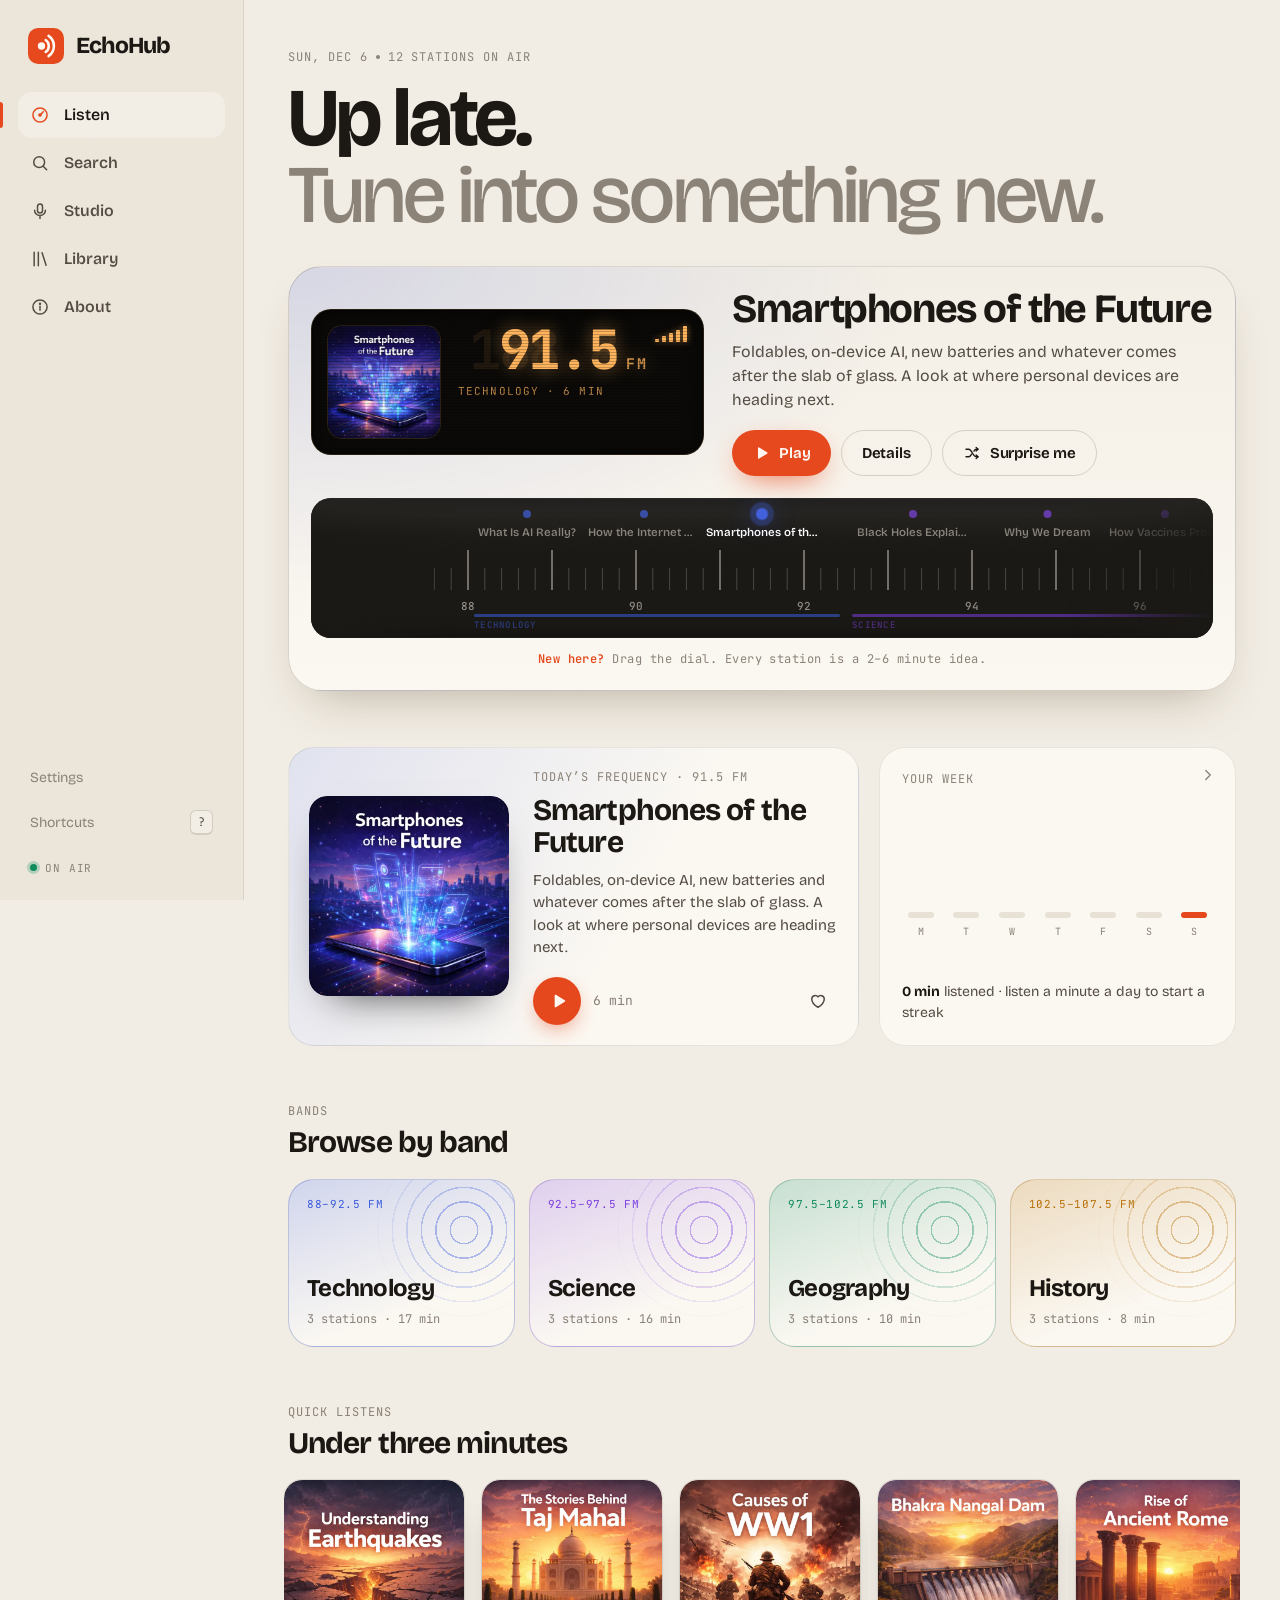
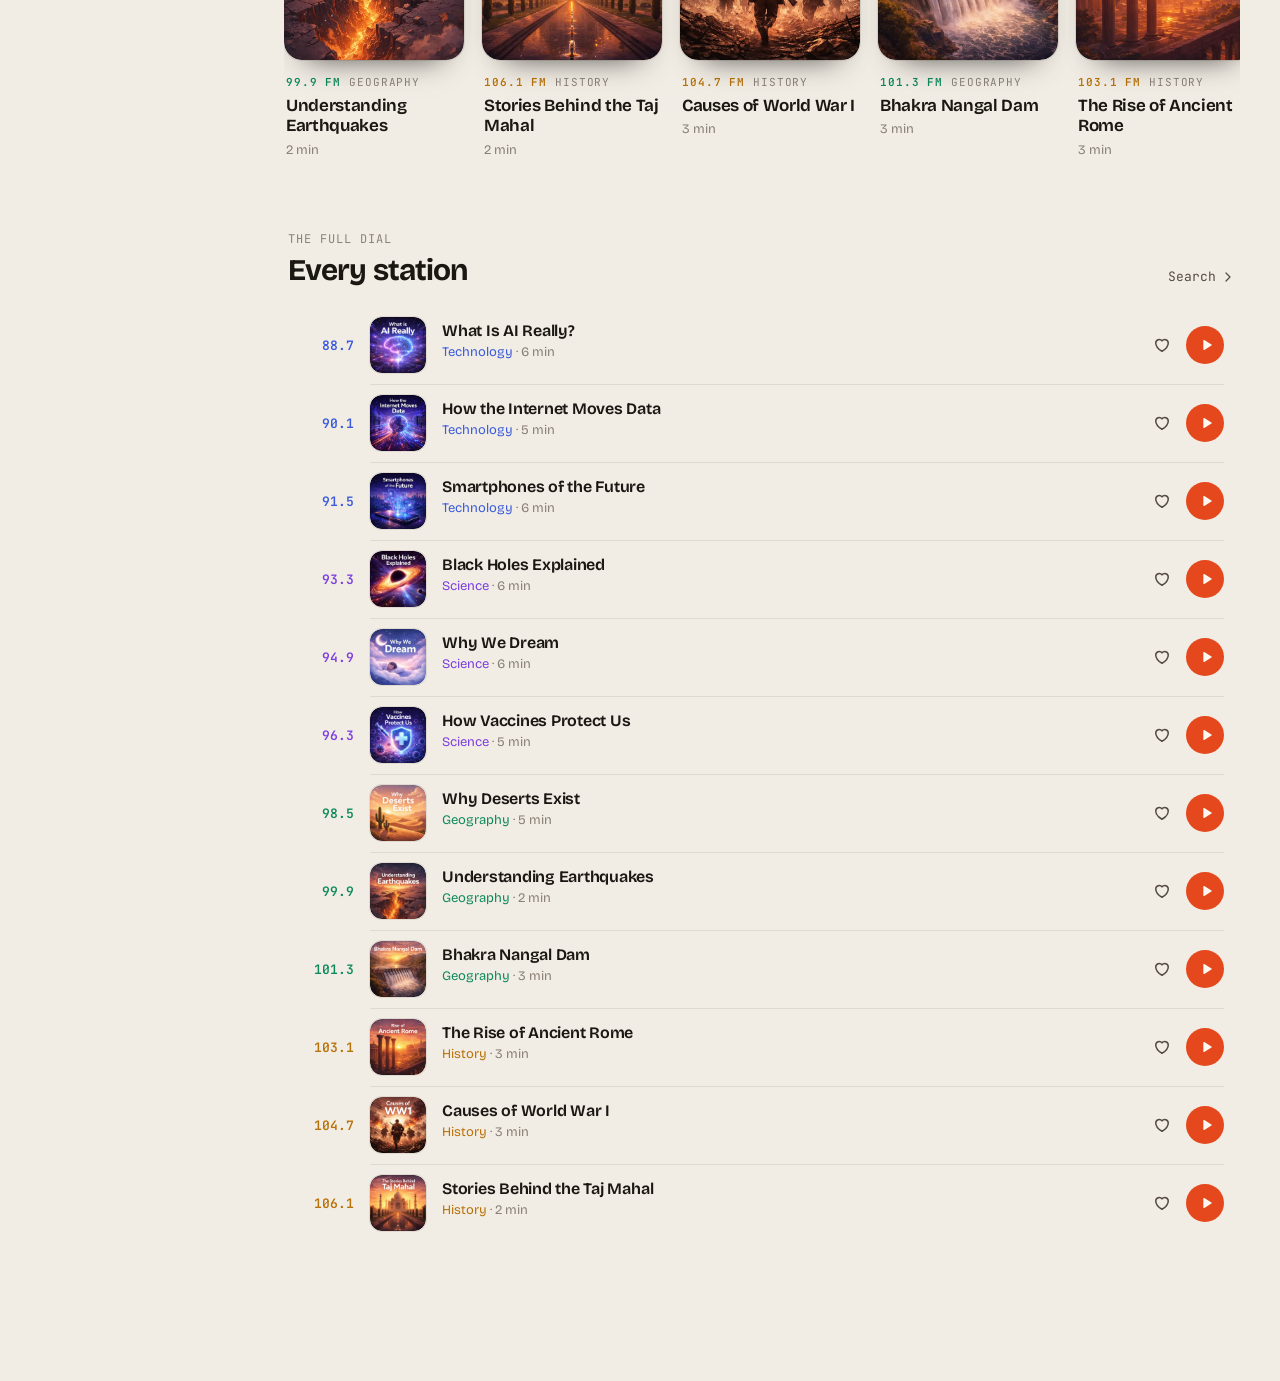
==== commit 931c8ba5: "Add an on-device AI writer to Echo Studio and remove the install button Echo Studio can now write or" ====
--- a/index.html
+++ b/index.html
@@ -55,7 +55,6 @@
         <a href="#/about" data-route="about"><svg class="ico" width="20" height="20" viewBox="0 0 24 24" fill="none" stroke="currentColor" stroke-width="1.8" stroke-linecap="round" aria-hidden="true"><circle cx="12" cy="12" r="8.5"/><path d="M12 11v5"/><circle cx="12" cy="8" r=".6" fill="currentColor"/></svg><span>About</span></a>
       </nav>
       <div class="rail__foot">
-        <button type="button" class="rail__btn" data-action="install" hidden>Install app</button>
         <a class="rail__btn rail__btn--mobile" href="#/about">About</a>
         <button type="button" class="rail__btn" data-action="settings">Settings</button>
         <button type="button" class="rail__btn" data-action="shortcuts">Shortcuts <kbd>?</kbd></button>
--- a/assets/css/app.css
+++ b/assets/css/app.css
@@ -250,7 +250,6 @@
   display: flex; justify-content: space-between; align-items: center;
 }
 .rail__btn:hover { color: var(--ink); background: var(--surface); }
-.rail__btn[data-action="install"] { color: var(--signal); font-weight: 650; }
 .rail__btn--mobile { display: none; }
 .rail__status { display: flex; align-items: center; gap: 8px; font-size: 11px; color: var(--ink-3); padding: 12px 12px 0; text-transform: uppercase; letter-spacing: 0.08em; }
 .rail__status i { width: 7px; height: 7px; border-radius: 50%; background: var(--band-geo); box-shadow: 0 0 0 3px color-mix(in srgb, var(--band-geo) 25%, transparent); }
@@ -689,6 +688,27 @@
 .prompt input { flex: 1; min-width: 0; height: 54px; border: 0; outline: none; background: none; font-size: 20px; font-weight: 560; letter-spacing: -0.02em; }
 .prompt input::placeholder { color: var(--ink-3); }
 .prompt .btn { height: 52px; border-radius: 18px; }
+.prompt .btn.is-writing { background: var(--surface-3); color: var(--ink); }
+
+/* AI writer panel */
+.engine {
+  display: grid; gap: 12px; margin-top: 22px; padding: 16px 18px;
+  max-width: 760px; border-radius: var(--r-md);
+  background: var(--surface); border: 1px solid var(--line);
+}
+.seg--engine { justify-self: start; }
+.seg.seg--engine span { display: inline-flex; align-items: center; gap: 6px; }
+.seg--engine input:checked + span .ico { color: var(--signal); }
+.seg--engine input:disabled + span { opacity: 0.45; }
+.engine__body { display: flex; gap: 14px; align-items: center; flex-wrap: wrap; }
+.engine__note { flex: 1 1 320px; font-size: 14px; line-height: 1.55; color: var(--ink-2); }
+.engine__note b { color: var(--ink); font-weight: 640; }
+.engine__note--err { color: var(--danger); }
+.engine__ok { display: inline-block; width: 8px; height: 8px; margin-right: 8px; border-radius: 50%; background: var(--band-geo); box-shadow: 0 0 0 3px color-mix(in srgb, var(--band-geo) 25%, transparent); vertical-align: 1px; }
+.engine__load { flex: 1; display: grid; gap: 8px; }
+.engine__load .mono { font-size: 12px; color: var(--ink-2); letter-spacing: 0.02em; }
+.meterbar { height: 8px; border-radius: 999px; background: var(--bg-2); border: 1px solid var(--line-2); overflow: hidden; }
+.meterbar i { display: block; height: 100%; border-radius: inherit; background: linear-gradient(90deg, var(--signal), var(--signal-2)); box-shadow: 0 0 12px color-mix(in srgb, var(--signal) 45%, transparent); transition: width 0.3s var(--ease); }
 
 .onair {
   margin-top: 34px; padding: 26px;
@@ -728,7 +748,7 @@
 .host[data-host="1"] .host__av i { border-color: var(--c); }
 .host.is-speaking .host__av i { animation: echo 1.6s var(--ease) infinite; }
 .host.is-speaking .host__av i + i { animation-delay: 0.8s; }
-.prompter { display: grid; gap: 4px; margin-top: 16px; max-height: 440px; overflow-y: auto; padding-right: 6px; scrollbar-width: thin; }
+.prompter { position: relative; display: grid; gap: 4px; margin-top: 16px; max-height: 440px; overflow-y: auto; padding-right: 6px; scrollbar-width: thin; }
 .prompter button {
   display: grid; grid-template-columns: 58px 1fr; gap: 14px; text-align: left; width: 100%;
   padding: 12px 14px; border-radius: 14px;
@@ -744,6 +764,13 @@
 .prompter li.is-live[data-voice="0"] button { border-left-color: var(--signal); }
 .prompter li.is-live[data-voice="1"] button { border-left-color: var(--c); }
 .onair:not(.is-live) .prompter button { color: var(--ink-2); }
+.prompter .is-typing > div {
+  display: grid; grid-template-columns: 58px 1fr; gap: 14px; padding: 12px 14px;
+  color: var(--ink-2); font-size: 16px; line-height: 1.55; border-left: 3px solid transparent;
+}
+.prompter .is-typing span::after { content: ""; display: inline-block; width: 0.55em; height: 1.05em; margin-left: 2px; vertical-align: -0.15em; background: var(--signal); animation: blink 1s steps(2) infinite; }
+.onair.is-writing .onair__light { color: var(--lcd); }
+.onair.is-writing .onair__light i { background: var(--lcd); box-shadow: 0 0 10px var(--lcd); animation: blink 0.8s steps(2) infinite; }
 .onair__ref {
   display: flex; align-items: center; gap: 14px; margin-top: 18px; padding: 10px 14px 10px 10px;
   border-radius: 16px; background: var(--surface-2); border: 1px solid var(--line);
@@ -797,12 +824,17 @@
 .principles li { color: var(--ink-2); font-size: 15px; padding-left: 20px; position: relative; }
 .principles li::before { content: ""; position: absolute; left: 0; top: 8px; width: 8px; height: 8px; border-radius: 50%; border: 2px solid var(--signal); }
 .principles b { color: var(--ink); }
-.team { display: grid; grid-template-columns: repeat(auto-fill, minmax(220px, 1fr)); gap: 14px; }
-.member { display: flex; gap: 14px; padding: 18px; border-radius: var(--r-lg); background: var(--surface); border: 1px solid var(--line); }
-.member__av { flex: none; width: 48px; height: 48px; border-radius: 50%; display: grid; place-items: center; font-weight: 750; font-size: 20px; color: #120f0c; background: var(--c); box-shadow: 0 0 0 4px color-mix(in srgb, var(--c) 20%, transparent); }
-.member h3 { font-size: 17px; letter-spacing: -0.02em; }
-.member .mono { font-size: 11px; color: var(--c); text-transform: uppercase; letter-spacing: 0.06em; margin-top: 2px; }
-.member__bio { font-size: 14px; color: var(--ink-2); margin-top: 8px; }
+.glance { padding: 24px; border-radius: var(--r-lg); background: linear-gradient(150deg, color-mix(in srgb, var(--signal) 12%, var(--surface)), var(--surface) 60%); border: 1px solid var(--line); display: grid; gap: 20px; align-content: start; justify-items: start; }
+.glance__grid { display: grid; grid-template-columns: repeat(4, minmax(0, 1fr)); gap: 12px; margin: 0; width: 100%; }
+.glance__grid div { padding: 14px; border-radius: var(--r-md); background: var(--lcd-bg); border: 1px solid rgba(255, 179, 92, 0.12); box-shadow: inset 0 2px 12px rgba(0, 0, 0, 0.6); }
+.glance__grid dt { font-size: 10px; letter-spacing: 0.12em; text-transform: uppercase; color: rgba(255, 179, 92, 0.6); }
+.glance__grid dd { margin: 6px 0 0; font: 700 clamp(18px, 2.2vw, 26px) var(--mono); color: var(--lcd); text-shadow: 0 0 14px rgba(255, 179, 92, 0.45); white-space: nowrap; }
+.glance__bands { display: flex; flex-wrap: wrap; gap: 8px; }
+.glance__bands a { display: inline-flex; align-items: center; gap: 8px; height: 36px; padding: 0 14px; border-radius: 999px; border: 1px solid color-mix(in srgb, var(--c) 35%, var(--line)); font-size: 14px; font-weight: 600; }
+.glance__bands a:hover { background: color-mix(in srgb, var(--c) 14%, transparent); }
+.glance__bands i { width: 8px; height: 8px; border-radius: 50%; background: var(--c); }
+.glance__bands span { color: var(--ink-3); font-size: 12px; }
+@media (max-width: 600px) { .glance__grid { grid-template-columns: repeat(2, minmax(0, 1fr)); } }
 .colophon { display: grid; gap: 8px; font-size: 13px; padding-top: 24px; border-top: 1px solid var(--line); }
 .colophon .mono { font-size: 12px; }
 
